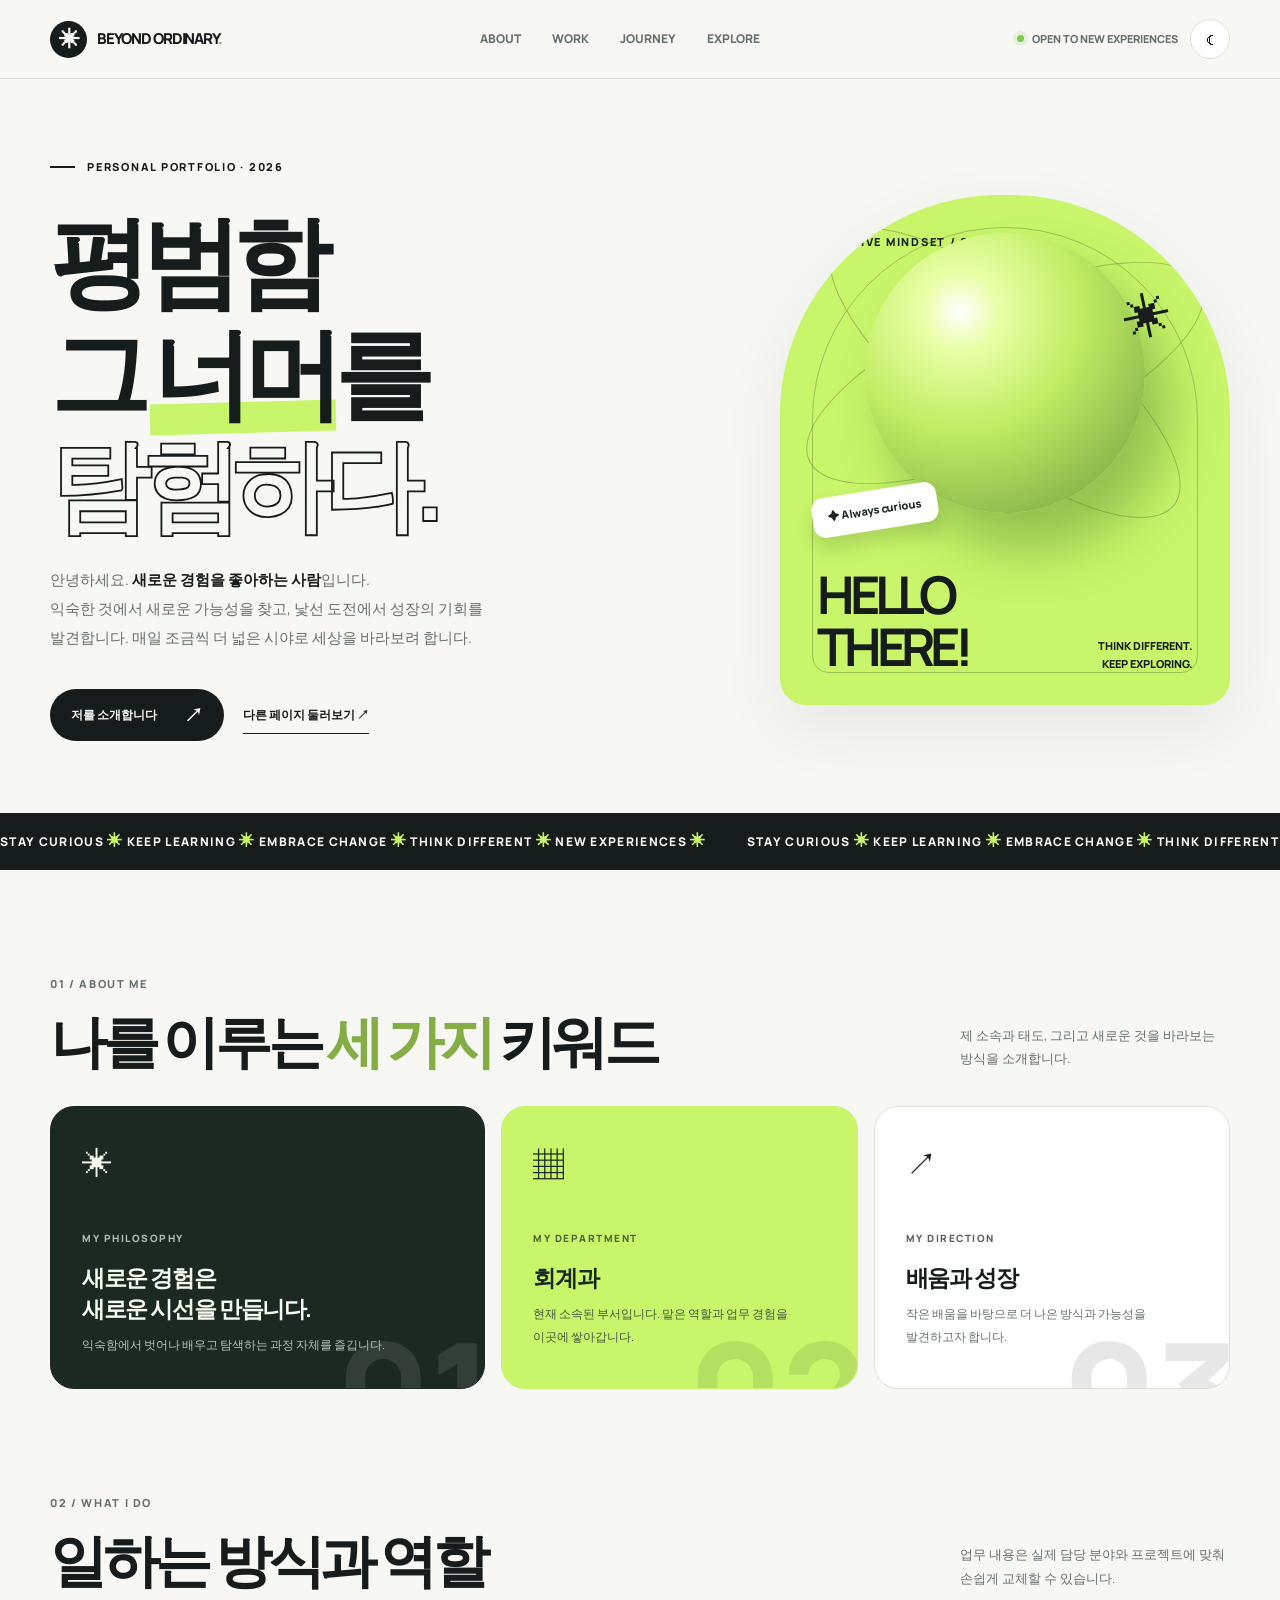
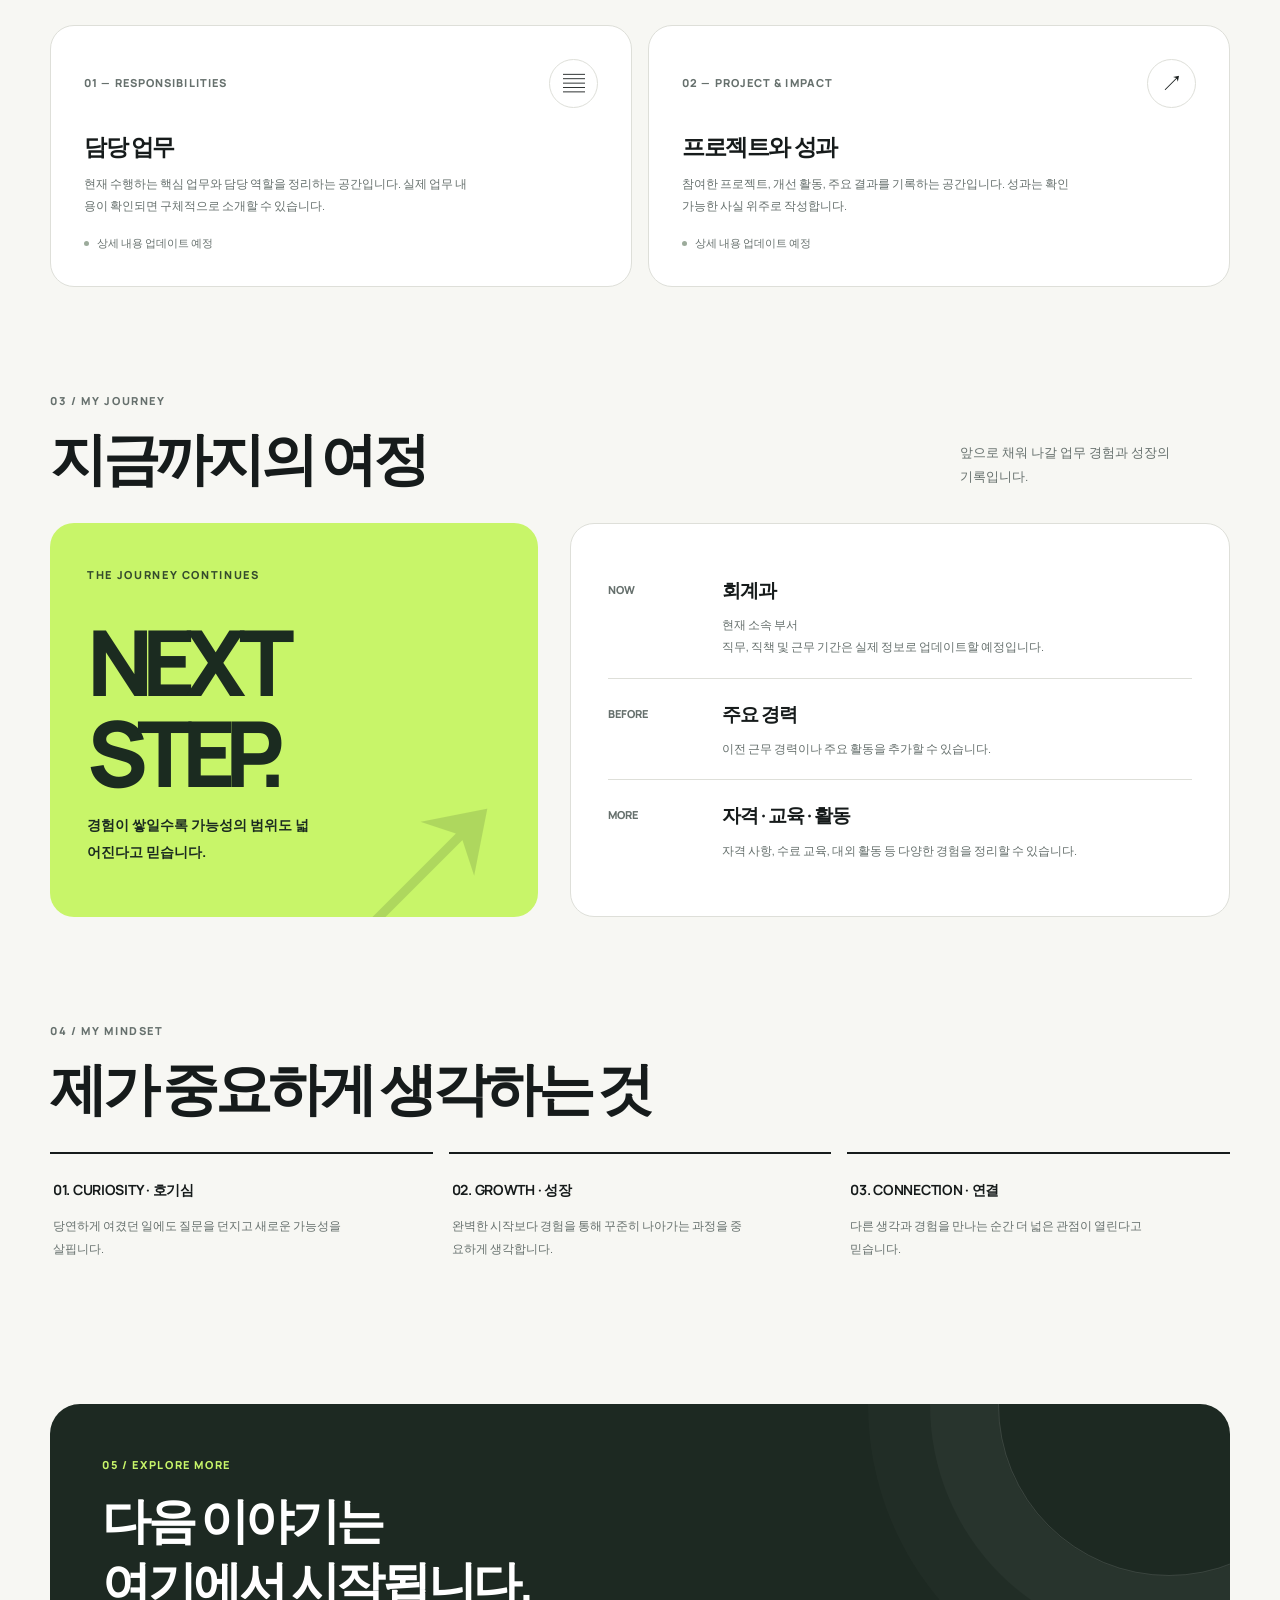
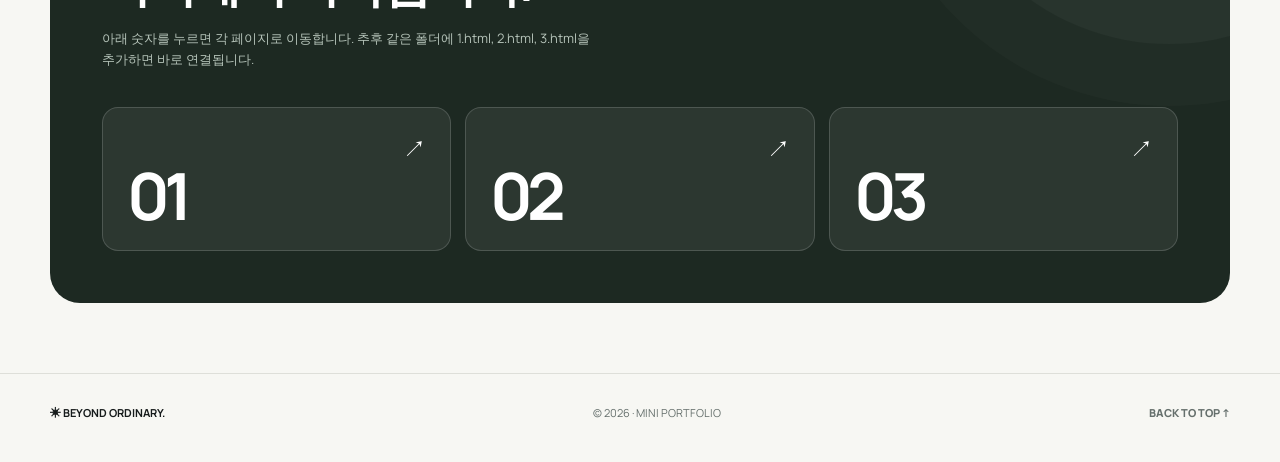
==== index.html @ 3c6c6e4e "Add files via upload" ====
<!doctype html>
<html lang="ko">
<head>
<meta charset="utf-8"><meta name="viewport" content="width=device-width, initial-scale=1"><meta name="theme-color" content="#f7f7f3">
<meta name="description" content="새로운 경험을 좋아하는 사람 — 회계과 소속 개인 포트폴리오">
<title>Beyond Ordinary — Personal Portfolio</title>
<style>
@import url('https://fonts.googleapis.com/css2?family=DM+Sans:wght@400;500;600;700;800&family=Manrope:wght@400;500;600;700;800&display=swap');
:root{--bg:#f7f7f3;--paper:#fff;--ink:#161b1b;--soft:#66706d;--line:#dedfd9;--accent:#c8f569;--accent2:#e7ffb6;--dark:#17221e;--shadow:0 22px 65px rgba(15,31,24,.07)}
*{box-sizing:border-box}html{scroll-behavior:smooth}body{margin:0;background:var(--bg);color:var(--ink);font-family:'Manrope','Apple SD Gothic Neo','Malgun Gothic',sans-serif;line-height:1.65;-webkit-font-smoothing:antialiased}body.dark{--bg:#111815;--paper:#1a2520;--ink:#eef3ea;--soft:#a0aea5;--line:#35443b;--dark:#c8f569;--shadow:0 22px 65px rgba(0,0,0,.16)}
a{color:inherit;text-decoration:none}button{font:inherit}a:focus-visible,button:focus-visible{outline:3px solid #69a900;outline-offset:4px}::selection{background:var(--accent);color:#17221e}.shell{width:min(1180px,calc(100% - 64px));margin-inline:auto}
.site-header{position:sticky;top:0;z-index:100;background:color-mix(in srgb,var(--bg) 90%,transparent);border-bottom:1px solid var(--line);backdrop-filter:blur(20px)}.nav{height:78px;display:flex;justify-content:space-between;align-items:center;gap:22px}.brand{display:flex;align-items:center;gap:10px;font-size:15px;font-weight:800;letter-spacing:-.07em}.brandmark{display:grid;place-items:center;background:var(--ink);color:var(--bg);width:37px;height:37px;border-radius:50%;font-size:21px}.navlinks{display:flex;align-items:center;gap:31px}.navlinks a{font-size:12px;font-weight:800;color:var(--soft);transition:color .2s}.navlinks a:hover{color:var(--ink)}.navright{display:flex;align-items:center;gap:12px}.mode{width:40px;height:40px;display:grid;place-items:center;border:1px solid var(--line);border-radius:50%;background:var(--paper);color:var(--ink);cursor:pointer}.status{display:flex;align-items:center;gap:8px;font-weight:800;font-size:11px;color:var(--soft);white-space:nowrap}.status:before{content:'';height:7px;width:7px;background:#79cc4b;border-radius:50%;box-shadow:0 0 0 4px #79cc4b20}
.hero{padding:79px 0 72px;display:grid;grid-template-columns:1.2fr .8fr;align-items:center;gap:55px;min-height:660px}.eyebrow{display:flex;gap:12px;align-items:center;font-size:11px;font-weight:900;letter-spacing:.16em;text-transform:uppercase}.eyebrow:before{content:'';width:25px;height:2px;background:var(--ink)}.hero h1{font-size:clamp(57px,7.8vw,106px);letter-spacing:-.09em;line-height:1.12;margin:28px 0 25px;font-weight:800;word-break:keep-all}.hero h1 .outline{display:block;color:transparent;-webkit-text-stroke:1.8px var(--ink)}.hero h1 .highlight{position:relative;white-space:nowrap;z-index:0}.hero h1 .highlight:after{content:'';position:absolute;z-index:-1;bottom:6px;left:-1%;width:102%;height:23%;background:var(--accent);transform:rotate(-1.5deg)}.intro{font-size:15px;color:var(--soft);max-width:500px;line-height:1.95;word-break:keep-all}.hero-actions{display:flex;align-items:center;gap:19px;margin-top:37px;flex-wrap:wrap}.solid{display:inline-flex;gap:27px;align-items:center;background:var(--ink);color:var(--bg);padding:16px 21px;border-radius:100px;font-size:12px;font-weight:900;transition:transform .2s,box-shadow .2s}.solid:hover{transform:translateY(-3px);box-shadow:0 12px 25px #0002}.textlink{font-size:12px;font-weight:900;border-bottom:1px solid var(--ink);padding:8px 0}.arrow{font-size:19px;line-height:1}
.art{height:510px;border-radius:220px 220px 26px 26px;background:var(--accent);position:relative;overflow:hidden;isolation:isolate;box-shadow:var(--shadow)}.art:before{content:'';position:absolute;inset:32px;border:1px solid #273a2345;border-radius:200px 200px 17px 17px}.orb{position:absolute;width:280px;height:280px;border-radius:50%;left:50%;top:35%;transform:translate(-50%,-50%);background:radial-gradient(circle at 34% 28%,#fff 0%,#e9ffa7 14%,#c2ed64 43%,#6d9b40 100%);box-shadow:25px 38px 50px #45792b65}.orbit{position:absolute;border:1px solid #263d2550;width:430px;height:150px;left:50%;top:35%;border-radius:50%;transform:translate(-50%,-50%) rotate(-24deg)}.orbit.two{transform:translate(-50%,-50%) rotate(38deg)}.art-label{position:absolute;left:37px;top:38px;font-size:11px;font-weight:900;letter-spacing:.16em}.art-bottom{position:absolute;bottom:32px;left:37px;right:37px;display:flex;align-items:end;justify-content:space-between;gap:12px}.art-bottom b{font-size:52px;letter-spacing:-.1em;line-height:1}.art-bottom span{font-size:11px;font-weight:900;text-align:right;line-height:1.6}.floating{position:absolute;top:58%;left:7%;background:#fff;color:#1b2720;border-radius:12px;padding:11px 16px;font-weight:900;font-size:11px;transform:rotate(-9deg);box-shadow:0 12px 18px #36562b30}.spark{position:absolute;right:13%;top:16%;font-size:48px;transform:rotate(-12deg)}
.ticker{overflow:hidden;background:var(--ink);color:var(--bg);padding:16px 0;font-size:12px;font-weight:900;letter-spacing:.11em}.ticker-track{display:flex;gap:40px;white-space:nowrap;width:max-content;animation:move 30s linear infinite}.ticker b{color:var(--accent);font-size:15px}@keyframes move{to{transform:translateX(-50%)}}
.section{padding:105px 0 0;scroll-margin-top:90px}.section-head{display:flex;align-items:end;justify-content:space-between;gap:20px;margin-bottom:30px}.section-index{font-size:11px;font-weight:900;color:var(--soft);letter-spacing:.15em}.section h2{font-size:clamp(35px,5vw,57px);line-height:1.24;letter-spacing:-.075em;margin:12px 0 0;word-break:keep-all}.section-lead{font-size:13px;color:var(--soft);max-width:270px;line-height:1.8;word-break:keep-all;margin-bottom:5px}.about-grid{display:grid;grid-template-columns:1.1fr .9fr .9fr;gap:16px}.tile{background:var(--paper);border:1px solid var(--line);border-radius:24px;padding:31px;min-height:270px;position:relative;overflow:hidden}.tile-dark{background:#1c2922;color:#f5f9ef;border-color:#1c2922}.tile-lime{background:var(--accent);color:#1c2922;border-color:var(--accent)}.tile-icon{font-size:31px;margin-bottom:34px;display:block}.tile small,.tile .num{font-size:10px;font-weight:900;letter-spacing:.15em;opacity:.7}.tile h3{font-size:23px;letter-spacing:-.06em;line-height:1.35;margin:13px 0 10px}.tile p{font-size:12px;line-height:1.9;color:var(--soft);margin:0;word-break:keep-all}.tile-dark p{color:#b6c5b8}.tile-lime p{color:#44583f}.tile-watermark{position:absolute;font-size:140px;font-weight:900;bottom:-73px;right:-10px;opacity:.1;line-height:1}
.work-grid{display:grid;grid-template-columns:1fr 1fr;gap:16px}.work-card{border:1px solid var(--line);background:var(--paper);border-radius:24px;padding:33px;min-height:240px;display:flex;flex-direction:column;justify-content:space-between;transition:transform .22s,box-shadow .22s}.work-card:hover{transform:translateY(-5px);box-shadow:var(--shadow)}.work-top{display:flex;align-items:center;justify-content:space-between}.work-top span{font-size:11px;font-weight:900;color:var(--soft);letter-spacing:.1em}.work-icon{width:49px;height:49px;border:1px solid var(--line);border-radius:50%;display:grid;place-items:center;font-size:22px}.work-card h3{font-size:23px;letter-spacing:-.06em;margin:20px 0 7px}.work-card p{font-size:12px;color:var(--soft);max-width:390px;line-height:1.85;margin:0}.note{display:inline-flex;align-items:center;gap:8px;margin-top:17px;font-size:11px;color:var(--soft)}.note:before{content:'';width:5px;height:5px;border-radius:50%;background:#9cab9b}
.journey{display:grid;grid-template-columns:.85fr 1.15fr;gap:32px;align-items:stretch}.journey-side{background:var(--accent);border-radius:24px;padding:37px;color:#1b2b20;min-height:330px;position:relative;overflow:hidden}.journey-side .big{font-size:91px;letter-spacing:-.12em;line-height:1;font-weight:900;margin-top:30px}.journey-side p{font-weight:750;font-size:14px;max-width:225px;line-height:1.9}.journey-side:after{content:'↗';position:absolute;bottom:-93px;right:5px;font-size:250px;line-height:1;opacity:.14}.timeline{border:1px solid var(--line);background:var(--paper);border-radius:24px;padding:31px 37px}.time-entry{display:grid;grid-template-columns:91px 1fr;gap:23px;padding:20px 0;border-bottom:1px solid var(--line)}.time-entry:last-child{border-bottom:0}.time-entry time{font-size:11px;font-weight:900;color:var(--soft);padding-top:6px}.time-entry h3{font-size:19px;margin:0 0 8px;letter-spacing:-.05em}.time-entry p{font-size:12px;margin:0;color:var(--soft);line-height:1.8}
.values{display:grid;grid-template-columns:repeat(3,1fr);gap:16px}.value{border-top:2px solid var(--ink);padding:22px 3px}.value b{font-size:14px;letter-spacing:-.02em}.value p{font-size:12px;color:var(--soft);line-height:1.9;max-width:295px}
.projects{margin:110px 0 70px;border-radius:30px;background:#1d2922;color:white;padding:52px;position:relative;overflow:hidden;scroll-margin-top:90px}.projects:before{content:'';position:absolute;width:340px;height:340px;border:1px solid #ffffff21;border-radius:50%;right:-110px;top:-170px;box-shadow:0 0 0 68px #ffffff08,0 0 0 130px #ffffff05}.projects .section-index{color:var(--accent)}.projects h2{font-size:clamp(33px,4vw,49px);letter-spacing:-.07em;line-height:1.3;margin:13px 0 10px}.projects p{color:#b5c3b9;font-size:13px;position:relative;max-width:490px}.page-links{display:grid;grid-template-columns:repeat(3,1fr);gap:14px;margin-top:36px;position:relative}.page{border-radius:16px;min-height:144px;background:#ffffff11;border:1px solid #ffffff29;padding:22px 24px;display:flex;justify-content:space-between;align-items:flex-end;transition:background .2s,transform .2s}.page:hover{background:var(--accent);color:#1d2922;transform:translateY(-5px)}.page:active{transform:scale(.98)}.page b{font-size:65px;letter-spacing:-.09em;line-height:1}.page span{font-size:23px;align-self:flex-start}.page small{position:absolute;opacity:0}.footer{border-top:1px solid var(--line);padding:30px 0 40px;color:var(--soft);font-size:11px}.footer-inner{display:flex;align-items:center;justify-content:space-between;gap:10px;flex-wrap:wrap}.footer strong{color:var(--ink)}.reveal{opacity:0;transform:translateY(20px);transition:opacity .7s,transform .7s}.reveal.visible{opacity:1;transform:translateY(0)}
@media(max-width:950px){.hero{gap:30px}.hero h1{font-size:clamp(52px,7vw,79px)}.art{height:420px}.orb{width:230px;height:230px}.orbit{width:340px}.art-bottom b{font-size:40px}.about-grid{grid-template-columns:1fr 1fr}.about-grid .tile:first-child{grid-column:span 2;min-height:190px}.about-grid .tile:first-child .tile-icon{margin-bottom:10px}.navlinks{gap:18px}}
@media(max-width:700px){.shell{width:min(100% - 36px,1180px)}.nav{height:65px}.navlinks{display:none}.status{display:none}.hero{grid-template-columns:1fr;min-height:auto;padding:59px 0 58px;gap:40px}.hero h1{font-size:clamp(53px,11.4vw,79px)}.hero h1 .highlight:after{bottom:4px}.intro{font-size:13px}.art{max-width:500px;width:100%;height:390px;margin:auto}.section{padding-top:79px}.section-head{display:block}.section-lead{margin:15px 0 0}.about-grid,.work-grid,.values,.journey{grid-template-columns:1fr}.about-grid .tile:first-child{grid-column:auto}.tile{min-height:230px;padding:26px}.tile-icon{margin-bottom:20px}.work-card{min-height:205px;padding:25px}.journey-side{min-height:245px}.journey-side .big{margin-top:14px}.timeline{padding:15px 24px}.projects{padding:32px 23px;margin:80px 0 45px}.page-links{gap:9px}.page{min-height:110px;padding:14px}.page b{font-size:48px}.page span{font-size:19px}.value{padding-top:16px}.values{gap:4px}}
@media(max-width:420px){.hero h1{font-size:49px}.art{height:335px}.art-bottom b{font-size:35px}.orb{width:200px;height:200px}.orbit{width:300px}.time-entry{grid-template-columns:70px 1fr;gap:12px}.page b{font-size:41px}}
@media(prefers-reduced-motion:reduce){html{scroll-behavior:auto}.ticker-track{animation:none}.reveal{opacity:1;transform:none}*,*:before,*:after{transition:none!important}}
</style>
</head>
<body>
<header class="site-header"><nav class="nav shell" aria-label="주 메뉴"><a href="#top" class="brand"><span class="brandmark">✳</span><span>BEYOND ORDINARY<span style="color:#8c968d">.</span></span></a><div class="navlinks"><a href="#about">ABOUT</a><a href="#work">WORK</a><a href="#journey">JOURNEY</a><a href="#more">EXPLORE</a></div><div class="navright"><span class="status">OPEN TO NEW EXPERIENCES</span><button id="mode" class="mode" title="다크 모드 전환" aria-label="다크 모드 전환" aria-pressed="false">☾</button></div></nav></header>
<main id="top">
<div class="shell"><section class="hero"><div><div class="eyebrow">PERSONAL PORTFOLIO · 2026</div><h1>평범함<br>그 <span class="highlight">너머</span>를<br><span class="outline">탐험하다.</span></h1><p class="intro">안녕하세요. <strong style="color:var(--ink)">새로운 경험을 좋아하는 사람</strong>입니다.<br>익숙한 것에서 새로운 가능성을 찾고, 낯선 도전에서 성장의 기회를 발견합니다. 매일 조금씩 더 넓은 시야로 세상을 바라보려 합니다.</p><div class="hero-actions"><a href="#about" class="solid">저를 소개합니다 <span class="arrow">↗</span></a><a href="#more" class="textlink">다른 페이지 둘러보기 ↗</a></div></div><div class="art" aria-label="새로운 아이디어를 상징하는 초록빛 구체 그래픽" role="img"><div class="art-label">CREATIVE MINDSET / 001</div><div class="orbit"></div><div class="orbit two"></div><div class="orb"></div><div class="spark">✳</div><div class="floating">✦ Always curious</div><div class="art-bottom"><b>HELLO<br>THERE!</b><span>THINK DIFFERENT.<br>KEEP EXPLORING.</span></div></div></section></div>
<div class="ticker" aria-hidden="true"><div class="ticker-track"><span>STAY CURIOUS <b>✳</b> KEEP LEARNING <b>✳</b> EMBRACE CHANGE <b>✳</b> THINK DIFFERENT <b>✳</b> NEW EXPERIENCES <b>✳</b></span><span>STAY CURIOUS <b>✳</b> KEEP LEARNING <b>✳</b> EMBRACE CHANGE <b>✳</b> THINK DIFFERENT <b>✳</b> NEW EXPERIENCES <b>✳</b></span></div></div>
<div class="shell">
<section class="section reveal" id="about"><div class="section-head"><div><div class="section-index">01 / ABOUT ME</div><h2>나를 이루는 <em style="font-style:normal;color:#85ad45">세 가지</em> 키워드</h2></div><p class="section-lead">제 소속과 태도, 그리고 새로운 것을 바라보는 방식을 소개합니다.</p></div><div class="about-grid"><article class="tile tile-dark"><span class="tile-icon">✳</span><small>MY PHILOSOPHY</small><h3>새로운 경험은<br>새로운 시선을 만듭니다.</h3><p>익숙함에서 벗어나 배우고 탐색하는 과정 자체를 즐깁니다.</p><div class="tile-watermark">01</div></article><article class="tile tile-lime"><span class="tile-icon">▦</span><small>MY DEPARTMENT</small><h3>회계과</h3><p>현재 소속된 부서입니다. 맡은 역할과 업무 경험을 이곳에 쌓아갑니다.</p><div class="tile-watermark">02</div></article><article class="tile"><span class="tile-icon">↗</span><small>MY DIRECTION</small><h3>배움과 성장</h3><p>작은 배움을 바탕으로 더 나은 방식과 가능성을 발견하고자 합니다.</p><div class="tile-watermark">03</div></article></div></section>
<section class="section reveal" id="work"><div class="section-head"><div><div class="section-index">02 / WHAT I DO</div><h2>일하는 방식과 역할</h2></div><p class="section-lead">업무 내용은 실제 담당 분야와 프로젝트에 맞춰 손쉽게 교체할 수 있습니다.</p></div><div class="work-grid"><article class="work-card"><div class="work-top"><span>01 — RESPONSIBILITIES</span><div class="work-icon">▤</div></div><div><h3>담당 업무</h3><p>현재 수행하는 핵심 업무와 담당 역할을 정리하는 공간입니다. 실제 업무 내용이 확인되면 구체적으로 소개할 수 있습니다.</p><span class="note">상세 내용 업데이트 예정</span></div></article><article class="work-card"><div class="work-top"><span>02 — PROJECT & IMPACT</span><div class="work-icon">↗</div></div><div><h3>프로젝트와 성과</h3><p>참여한 프로젝트, 개선 활동, 주요 결과를 기록하는 공간입니다. 성과는 확인 가능한 사실 위주로 작성합니다.</p><span class="note">상세 내용 업데이트 예정</span></div></article></div></section>
<section class="section reveal" id="journey"><div class="section-head"><div><div class="section-index">03 / MY JOURNEY</div><h2>지금까지의 여정</h2></div><p class="section-lead">앞으로 채워 나갈 업무 경험과 성장의 기록입니다.</p></div><div class="journey"><div class="journey-side"><span class="section-index" style="color:#354c2d">THE JOURNEY CONTINUES</span><div class="big">NEXT<br>STEP.</div><p>경험이 쌓일수록 가능성의 범위도 넓어진다고 믿습니다.</p></div><div class="timeline"><div class="time-entry"><time>NOW</time><div><h3>회계과</h3><p>현재 소속 부서<br>직무, 직책 및 근무 기간은 실제 정보로 업데이트할 예정입니다.</p></div></div><div class="time-entry"><time>BEFORE</time><div><h3>주요 경력</h3><p>이전 근무 경력이나 주요 활동을 추가할 수 있습니다.</p></div></div><div class="time-entry"><time>MORE</time><div><h3>자격 · 교육 · 활동</h3><p>자격 사항, 수료 교육, 대외 활동 등 다양한 경험을 정리할 수 있습니다.</p></div></div></div></div></section>
<section class="section reveal" id="values"><div class="section-head"><div><div class="section-index">04 / MY MINDSET</div><h2>제가 중요하게 생각하는 것</h2></div></div><div class="values"><div class="value"><b>01. CURIOSITY · 호기심</b><p>당연하게 여겼던 일에도 질문을 던지고 새로운 가능성을 살핍니다.</p></div><div class="value"><b>02. GROWTH · 성장</b><p>완벽한 시작보다 경험을 통해 꾸준히 나아가는 과정을 중요하게 생각합니다.</p></div><div class="value"><b>03. CONNECTION · 연결</b><p>다른 생각과 경험을 만나는 순간 더 넓은 관점이 열린다고 믿습니다.</p></div></div></section>
<section class="projects reveal" id="more"><div class="section-index">05 / EXPLORE MORE</div><h2>다음 이야기는<br>여기에서 시작됩니다.</h2><p>아래 숫자를 누르면 각 페이지로 이동합니다. 추후 같은 폴더에 1.html, 2.html, 3.html을 추가하면 바로 연결됩니다.</p><div class="page-links"><a class="page" href="1.html" aria-label="1번 페이지로 이동"><b>01</b><span>↗</span></a><a class="page" href="2.html" aria-label="2번 페이지로 이동"><b>02</b><span>↗</span></a><a class="page" href="3.html" aria-label="3번 페이지로 이동"><b>03</b><span>↗</span></a></div></section>
</div></main>
<footer class="footer"><div class="shell footer-inner"><strong>✳ BEYOND ORDINARY.</strong><span>© <span id="year">2026</span> · MINI PORTFOLIO</span><a href="#top" style="font-weight:800">BACK TO TOP ↑</a></div></footer>
<script>
document.getElementById('year').textContent=new Date().getFullYear();
const mode=document.getElementById('mode');mode.addEventListener('click',()=>{const dark=document.body.classList.toggle('dark');mode.textContent=dark?'☀':'☾';mode.setAttribute('aria-pressed',String(dark));mode.setAttribute('aria-label',dark?'라이트 모드 전환':'다크 모드 전환');document.querySelector('meta[name="theme-color"]').setAttribute('content',dark?'#111815':'#f7f7f3')});
if('IntersectionObserver' in window){const observer=new IntersectionObserver((entries)=>{entries.forEach(entry=>{if(entry.isIntersecting){entry.target.classList.add('visible');observer.unobserve(entry.target)}})},{threshold:.08});document.querySelectorAll('.reveal').forEach(el=>observer.observe(el))}else{document.querySelectorAll('.reveal').forEach(el=>el.classList.add('visible'))}
</script>
</body></html>
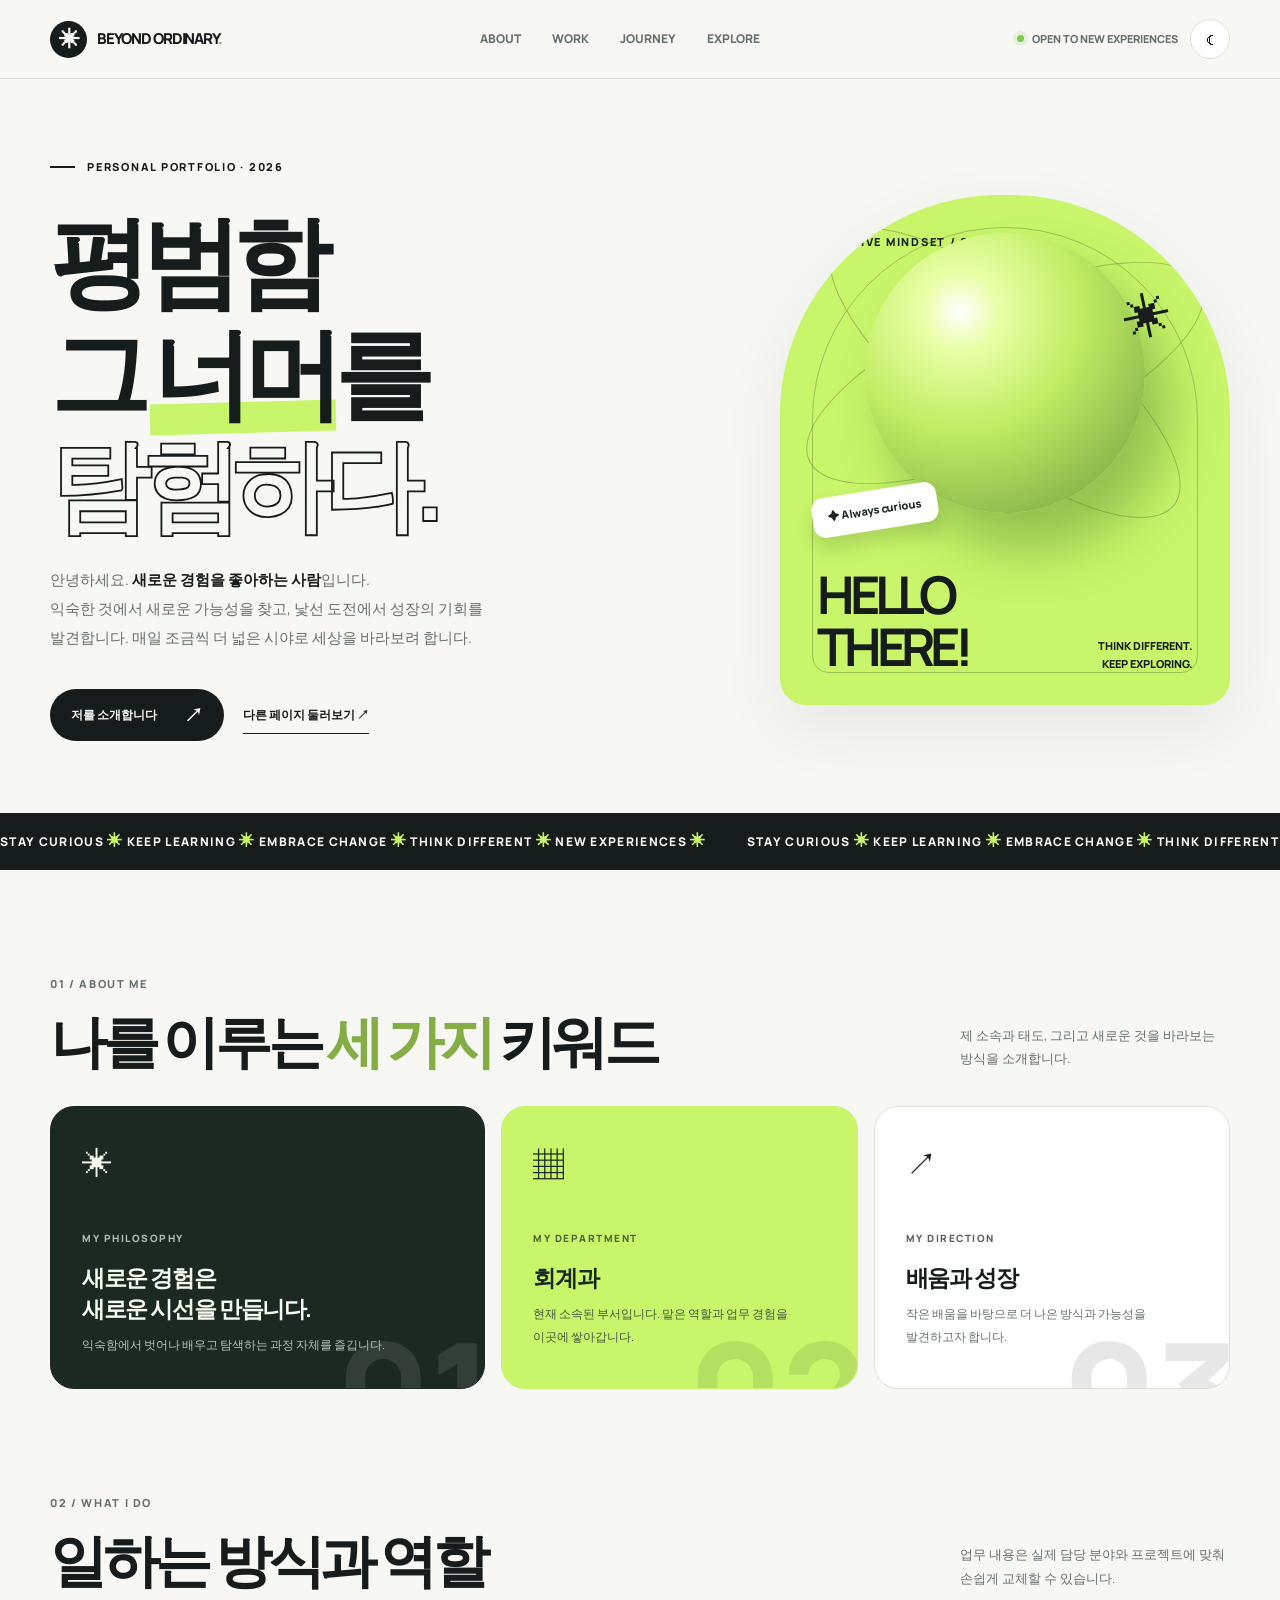
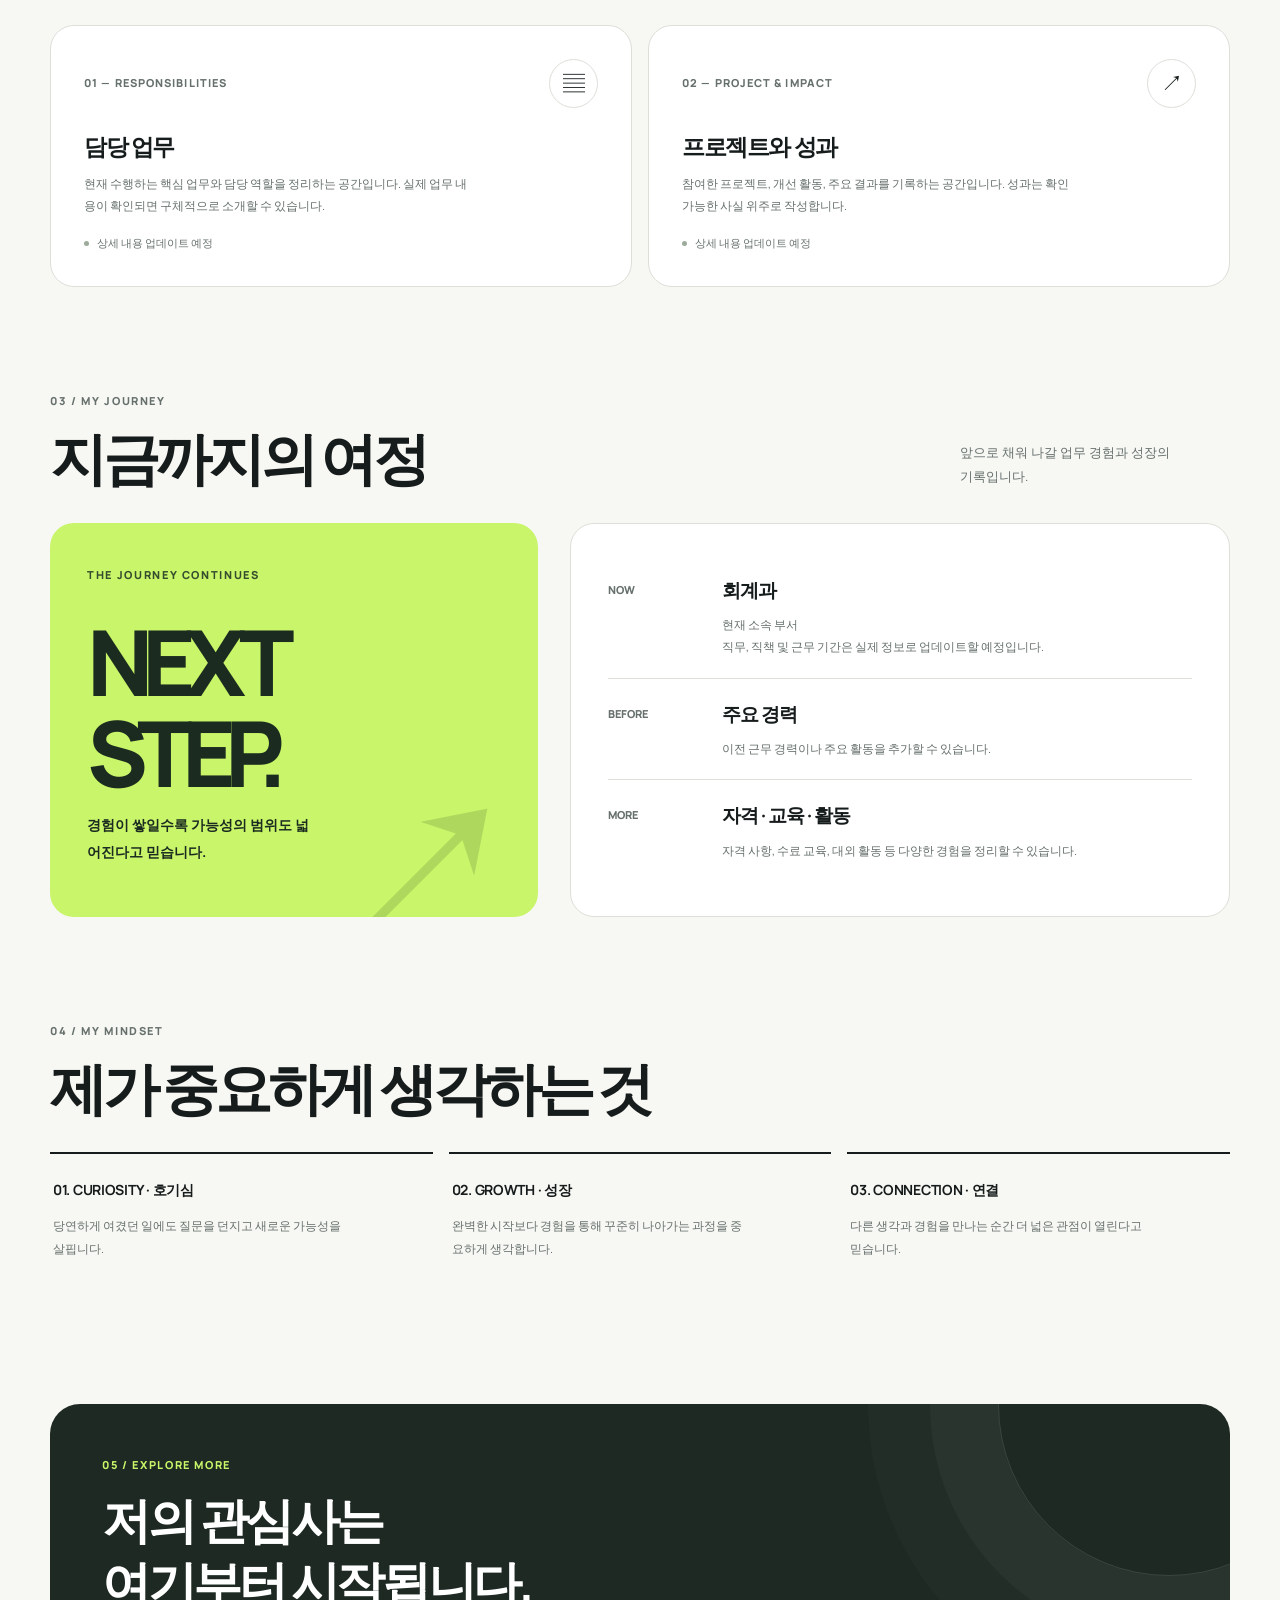
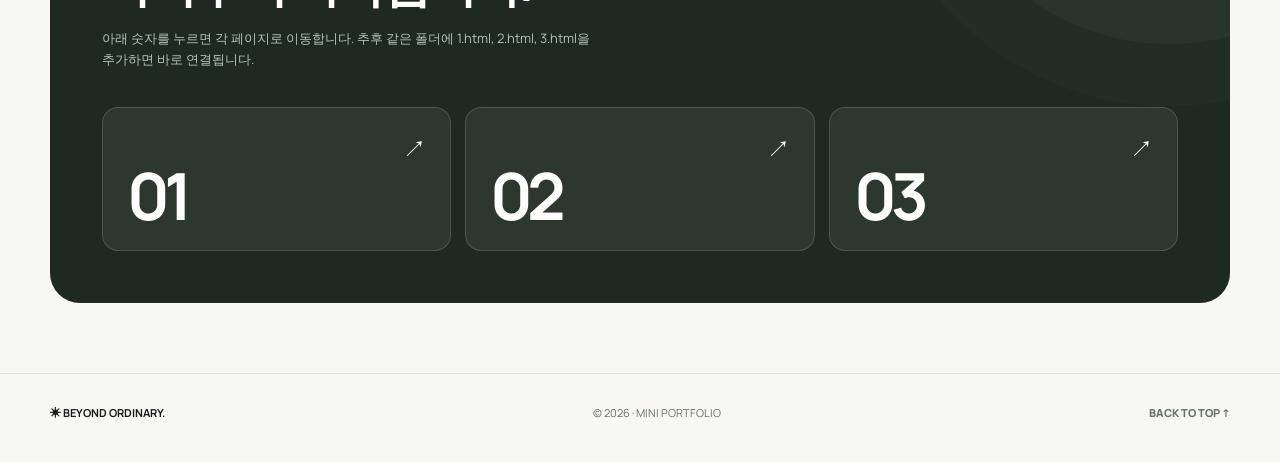
==== commit 9937cf73: "Update index.html" ====
--- a/index.html
+++ b/index.html
@@ -34,7 +34,7 @@
 <section class="section reveal" id="work"><div class="section-head"><div><div class="section-index">02 / WHAT I DO</div><h2>일하는 방식과 역할</h2></div><p class="section-lead">업무 내용은 실제 담당 분야와 프로젝트에 맞춰 손쉽게 교체할 수 있습니다.</p></div><div class="work-grid"><article class="work-card"><div class="work-top"><span>01 — RESPONSIBILITIES</span><div class="work-icon">▤</div></div><div><h3>담당 업무</h3><p>현재 수행하는 핵심 업무와 담당 역할을 정리하는 공간입니다. 실제 업무 내용이 확인되면 구체적으로 소개할 수 있습니다.</p><span class="note">상세 내용 업데이트 예정</span></div></article><article class="work-card"><div class="work-top"><span>02 — PROJECT & IMPACT</span><div class="work-icon">↗</div></div><div><h3>프로젝트와 성과</h3><p>참여한 프로젝트, 개선 활동, 주요 결과를 기록하는 공간입니다. 성과는 확인 가능한 사실 위주로 작성합니다.</p><span class="note">상세 내용 업데이트 예정</span></div></article></div></section>
 <section class="section reveal" id="journey"><div class="section-head"><div><div class="section-index">03 / MY JOURNEY</div><h2>지금까지의 여정</h2></div><p class="section-lead">앞으로 채워 나갈 업무 경험과 성장의 기록입니다.</p></div><div class="journey"><div class="journey-side"><span class="section-index" style="color:#354c2d">THE JOURNEY CONTINUES</span><div class="big">NEXT<br>STEP.</div><p>경험이 쌓일수록 가능성의 범위도 넓어진다고 믿습니다.</p></div><div class="timeline"><div class="time-entry"><time>NOW</time><div><h3>회계과</h3><p>현재 소속 부서<br>직무, 직책 및 근무 기간은 실제 정보로 업데이트할 예정입니다.</p></div></div><div class="time-entry"><time>BEFORE</time><div><h3>주요 경력</h3><p>이전 근무 경력이나 주요 활동을 추가할 수 있습니다.</p></div></div><div class="time-entry"><time>MORE</time><div><h3>자격 · 교육 · 활동</h3><p>자격 사항, 수료 교육, 대외 활동 등 다양한 경험을 정리할 수 있습니다.</p></div></div></div></div></section>
 <section class="section reveal" id="values"><div class="section-head"><div><div class="section-index">04 / MY MINDSET</div><h2>제가 중요하게 생각하는 것</h2></div></div><div class="values"><div class="value"><b>01. CURIOSITY · 호기심</b><p>당연하게 여겼던 일에도 질문을 던지고 새로운 가능성을 살핍니다.</p></div><div class="value"><b>02. GROWTH · 성장</b><p>완벽한 시작보다 경험을 통해 꾸준히 나아가는 과정을 중요하게 생각합니다.</p></div><div class="value"><b>03. CONNECTION · 연결</b><p>다른 생각과 경험을 만나는 순간 더 넓은 관점이 열린다고 믿습니다.</p></div></div></section>
-<section class="projects reveal" id="more"><div class="section-index">05 / EXPLORE MORE</div><h2>다음 이야기는<br>여기에서 시작됩니다.</h2><p>아래 숫자를 누르면 각 페이지로 이동합니다. 추후 같은 폴더에 1.html, 2.html, 3.html을 추가하면 바로 연결됩니다.</p><div class="page-links"><a class="page" href="1.html" aria-label="1번 페이지로 이동"><b>01</b><span>↗</span></a><a class="page" href="2.html" aria-label="2번 페이지로 이동"><b>02</b><span>↗</span></a><a class="page" href="3.html" aria-label="3번 페이지로 이동"><b>03</b><span>↗</span></a></div></section>
+<section class="projects reveal" id="more"><div class="section-index">05 / EXPLORE MORE</div><h2>저의 관심사는<br>여기부터 시작됩니다.</h2><p>아래 숫자를 누르면 각 페이지로 이동합니다. 추후 같은 폴더에 1.html, 2.html, 3.html을 추가하면 바로 연결됩니다.</p><div class="page-links"><a class="page" href="1.html" aria-label="1번 페이지로 이동"><b>01</b><span>↗</span></a><a class="page" href="2.html" aria-label="2번 페이지로 이동"><b>02</b><span>↗</span></a><a class="page" href="3.html" aria-label="3번 페이지로 이동"><b>03</b><span>↗</span></a></div></section>
 </div></main>
 <footer class="footer"><div class="shell footer-inner"><strong>✳ BEYOND ORDINARY.</strong><span>© <span id="year">2026</span> · MINI PORTFOLIO</span><a href="#top" style="font-weight:800">BACK TO TOP ↑</a></div></footer>
 <script>
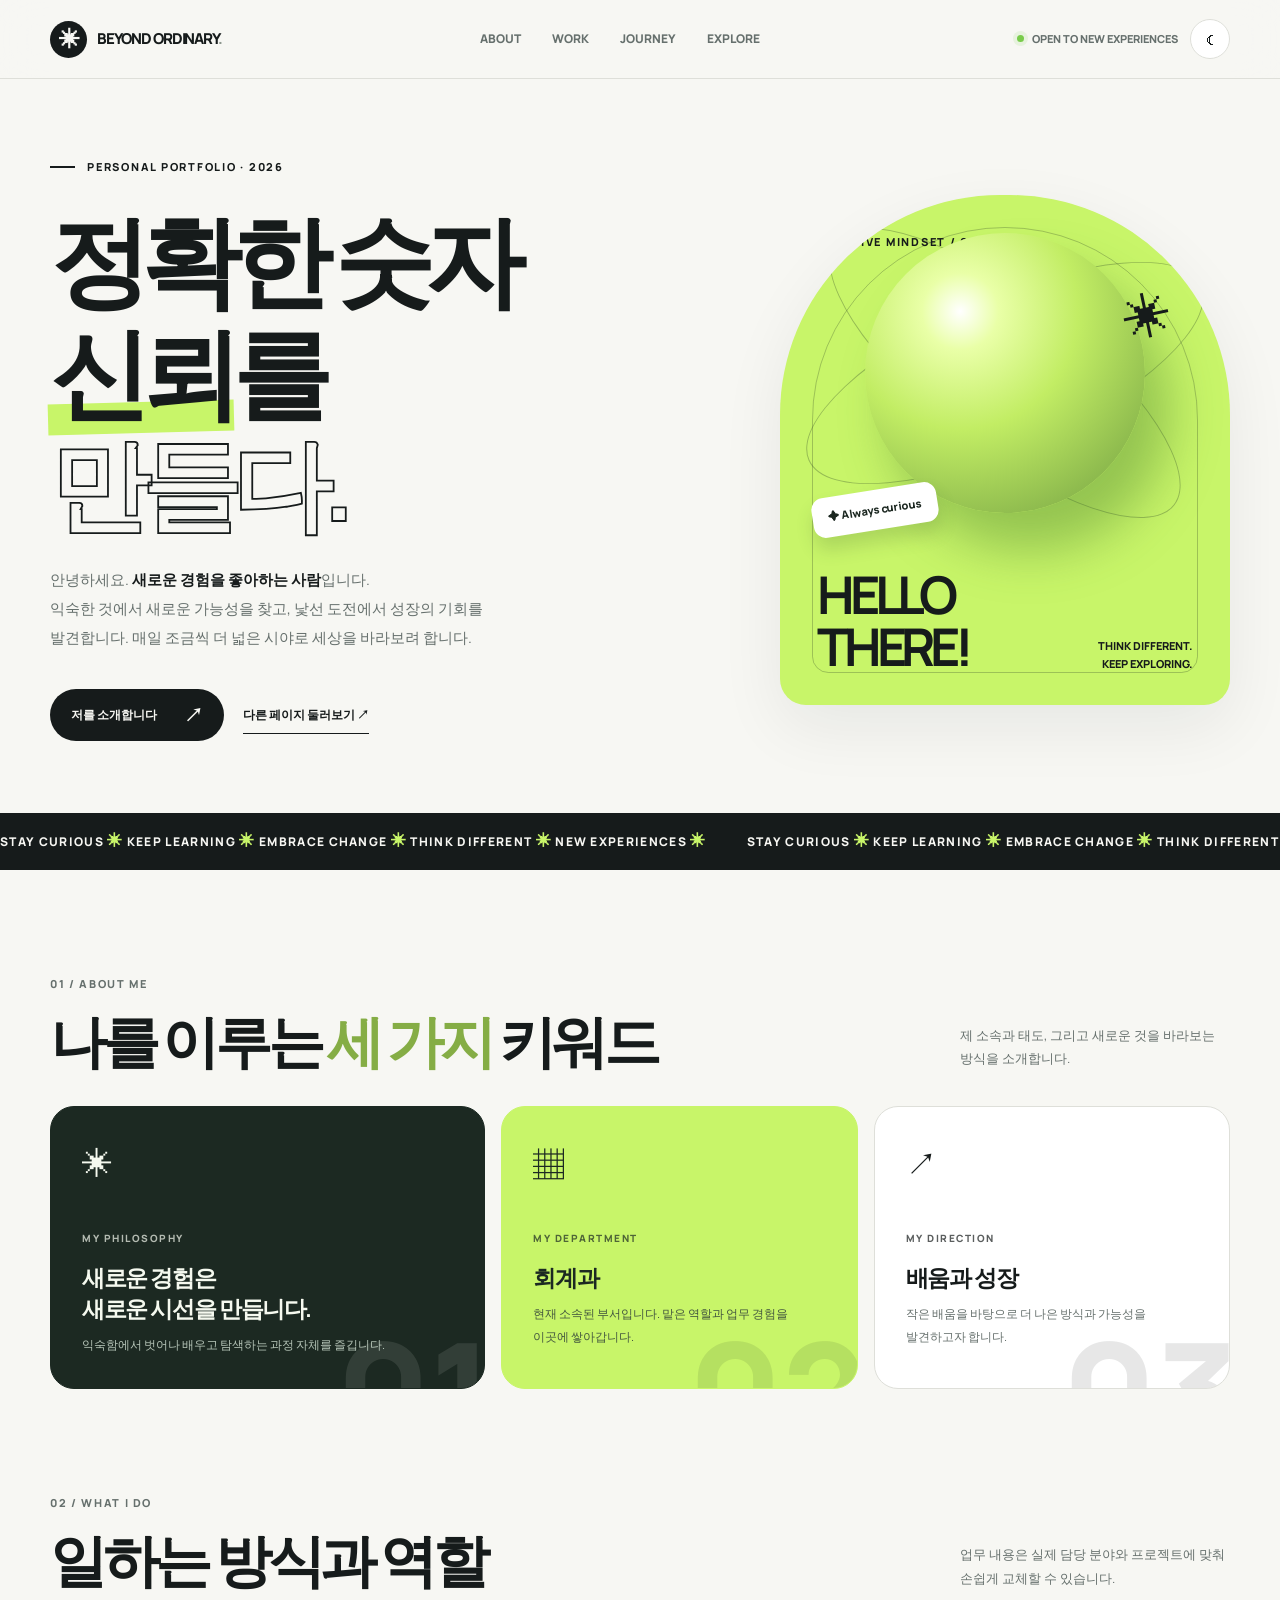
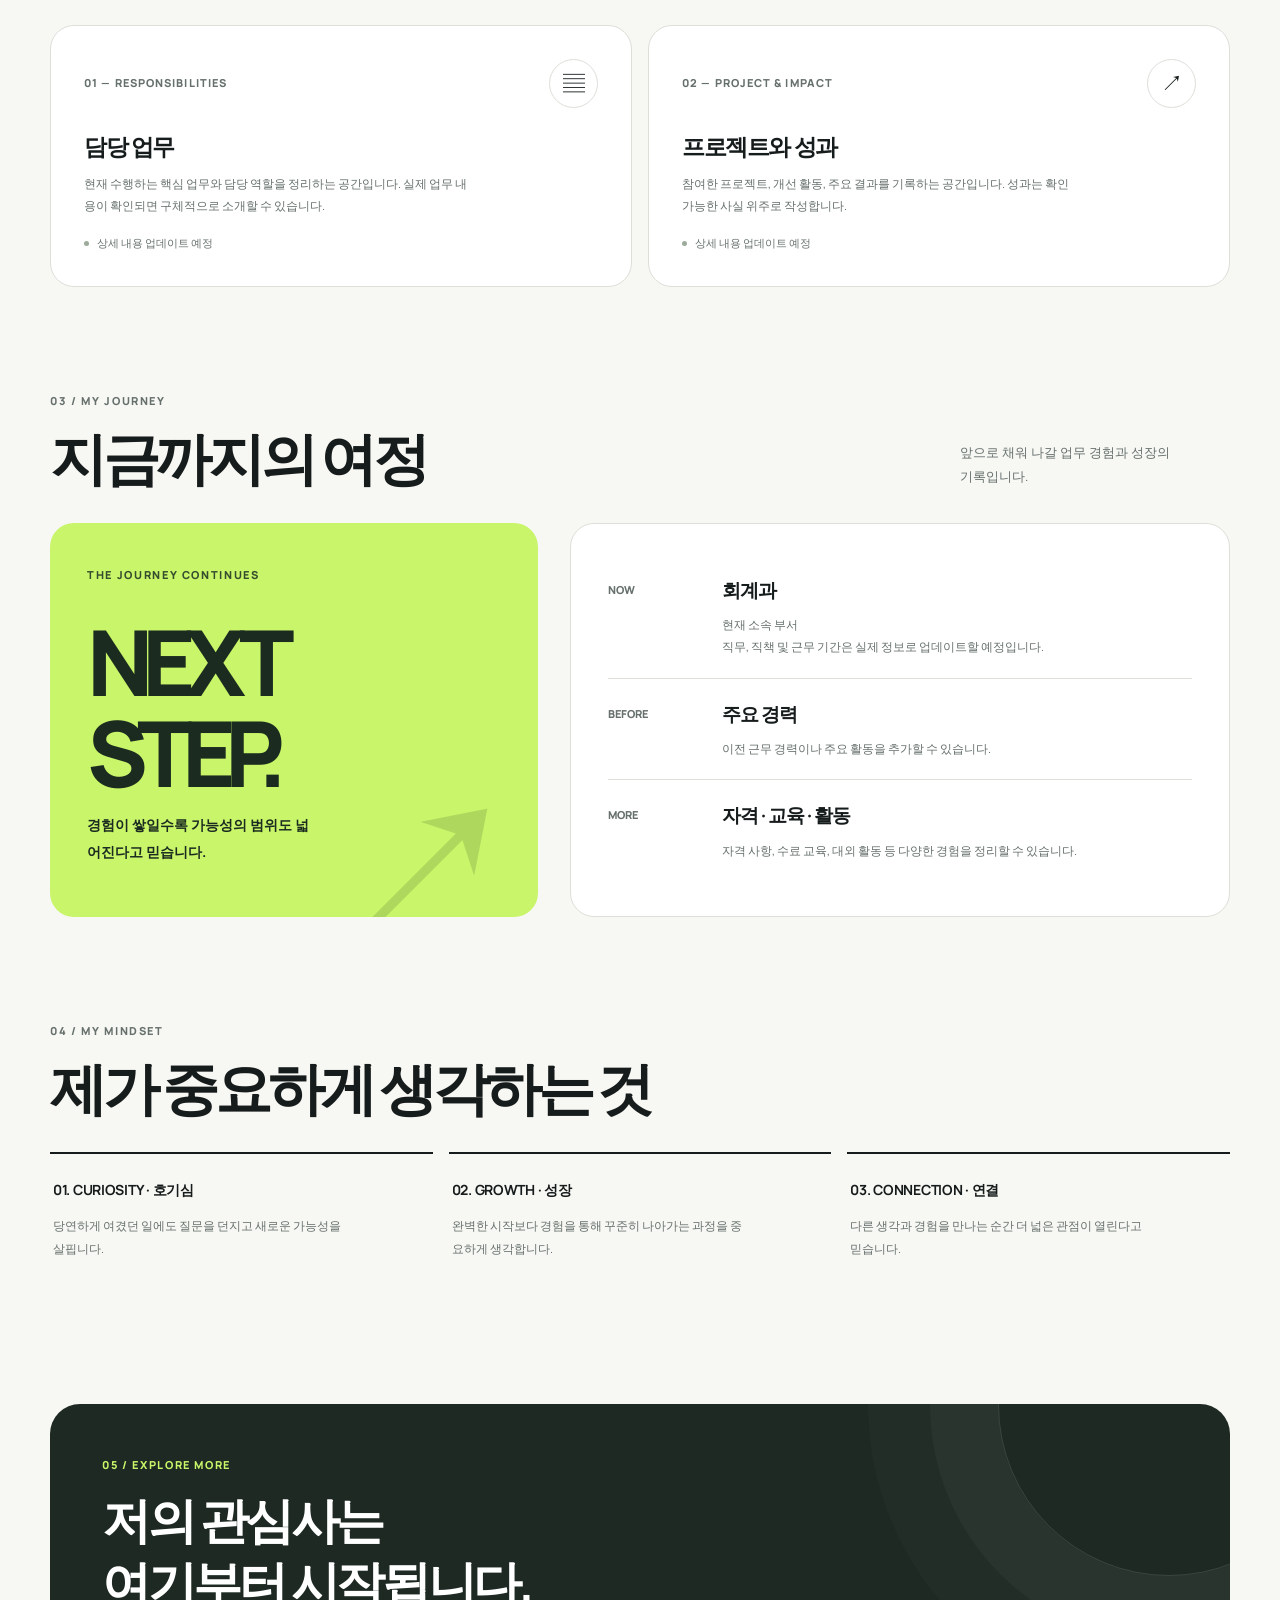
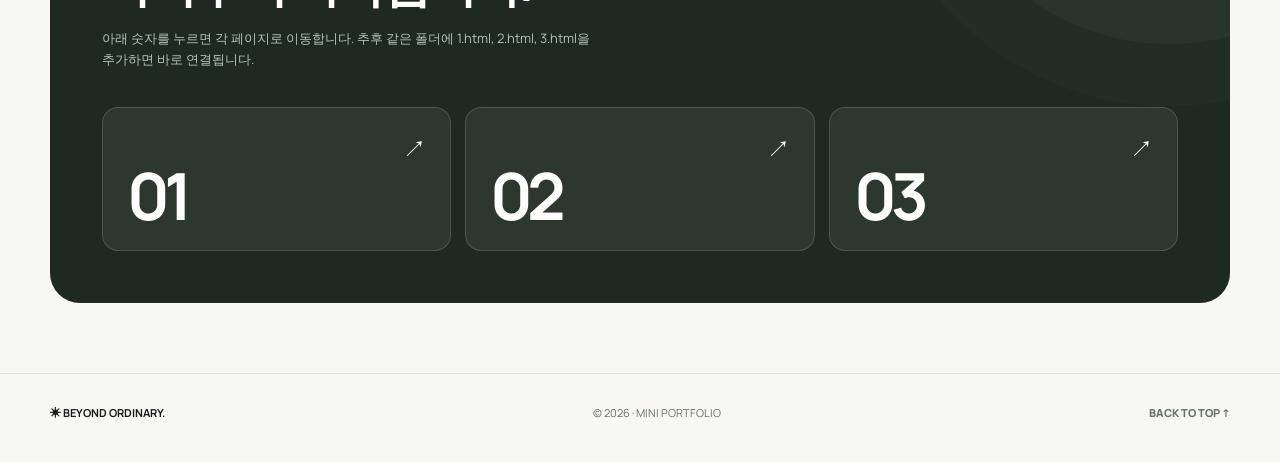
==== commit 6e056551: "Update index.html" ====
--- a/index.html
+++ b/index.html
@@ -27,7 +27,7 @@
 <body>
 <header class="site-header"><nav class="nav shell" aria-label="주 메뉴"><a href="#top" class="brand"><span class="brandmark">✳</span><span>BEYOND ORDINARY<span style="color:#8c968d">.</span></span></a><div class="navlinks"><a href="#about">ABOUT</a><a href="#work">WORK</a><a href="#journey">JOURNEY</a><a href="#more">EXPLORE</a></div><div class="navright"><span class="status">OPEN TO NEW EXPERIENCES</span><button id="mode" class="mode" title="다크 모드 전환" aria-label="다크 모드 전환" aria-pressed="false">☾</button></div></nav></header>
 <main id="top">
-<div class="shell"><section class="hero"><div><div class="eyebrow">PERSONAL PORTFOLIO · 2026</div><h1>평범함<br>그 <span class="highlight">너머</span>를<br><span class="outline">탐험하다.</span></h1><p class="intro">안녕하세요. <strong style="color:var(--ink)">새로운 경험을 좋아하는 사람</strong>입니다.<br>익숙한 것에서 새로운 가능성을 찾고, 낯선 도전에서 성장의 기회를 발견합니다. 매일 조금씩 더 넓은 시야로 세상을 바라보려 합니다.</p><div class="hero-actions"><a href="#about" class="solid">저를 소개합니다 <span class="arrow">↗</span></a><a href="#more" class="textlink">다른 페이지 둘러보기 ↗</a></div></div><div class="art" aria-label="새로운 아이디어를 상징하는 초록빛 구체 그래픽" role="img"><div class="art-label">CREATIVE MINDSET / 001</div><div class="orbit"></div><div class="orbit two"></div><div class="orb"></div><div class="spark">✳</div><div class="floating">✦ Always curious</div><div class="art-bottom"><b>HELLO<br>THERE!</b><span>THINK DIFFERENT.<br>KEEP EXPLORING.</span></div></div></section></div>
+<div class="shell"><section class="hero"><div><div class="eyebrow">PERSONAL PORTFOLIO · 2026</div><h1>정확한 숫자<br> <span class="highlight">신뢰</span>를<br><span class="outline">만들다.</span></h1><p class="intro">안녕하세요. <strong style="color:var(--ink)">새로운 경험을 좋아하는 사람</strong>입니다.<br>익숙한 것에서 새로운 가능성을 찾고, 낯선 도전에서 성장의 기회를 발견합니다. 매일 조금씩 더 넓은 시야로 세상을 바라보려 합니다.</p><div class="hero-actions"><a href="#about" class="solid">저를 소개합니다 <span class="arrow">↗</span></a><a href="#more" class="textlink">다른 페이지 둘러보기 ↗</a></div></div><div class="art" aria-label="새로운 아이디어를 상징하는 초록빛 구체 그래픽" role="img"><div class="art-label">CREATIVE MINDSET / 001</div><div class="orbit"></div><div class="orbit two"></div><div class="orb"></div><div class="spark">✳</div><div class="floating">✦ Always curious</div><div class="art-bottom"><b>HELLO<br>THERE!</b><span>THINK DIFFERENT.<br>KEEP EXPLORING.</span></div></div></section></div>
 <div class="ticker" aria-hidden="true"><div class="ticker-track"><span>STAY CURIOUS <b>✳</b> KEEP LEARNING <b>✳</b> EMBRACE CHANGE <b>✳</b> THINK DIFFERENT <b>✳</b> NEW EXPERIENCES <b>✳</b></span><span>STAY CURIOUS <b>✳</b> KEEP LEARNING <b>✳</b> EMBRACE CHANGE <b>✳</b> THINK DIFFERENT <b>✳</b> NEW EXPERIENCES <b>✳</b></span></div></div>
 <div class="shell">
 <section class="section reveal" id="about"><div class="section-head"><div><div class="section-index">01 / ABOUT ME</div><h2>나를 이루는 <em style="font-style:normal;color:#85ad45">세 가지</em> 키워드</h2></div><p class="section-lead">제 소속과 태도, 그리고 새로운 것을 바라보는 방식을 소개합니다.</p></div><div class="about-grid"><article class="tile tile-dark"><span class="tile-icon">✳</span><small>MY PHILOSOPHY</small><h3>새로운 경험은<br>새로운 시선을 만듭니다.</h3><p>익숙함에서 벗어나 배우고 탐색하는 과정 자체를 즐깁니다.</p><div class="tile-watermark">01</div></article><article class="tile tile-lime"><span class="tile-icon">▦</span><small>MY DEPARTMENT</small><h3>회계과</h3><p>현재 소속된 부서입니다. 맡은 역할과 업무 경험을 이곳에 쌓아갑니다.</p><div class="tile-watermark">02</div></article><article class="tile"><span class="tile-icon">↗</span><small>MY DIRECTION</small><h3>배움과 성장</h3><p>작은 배움을 바탕으로 더 나은 방식과 가능성을 발견하고자 합니다.</p><div class="tile-watermark">03</div></article></div></section>
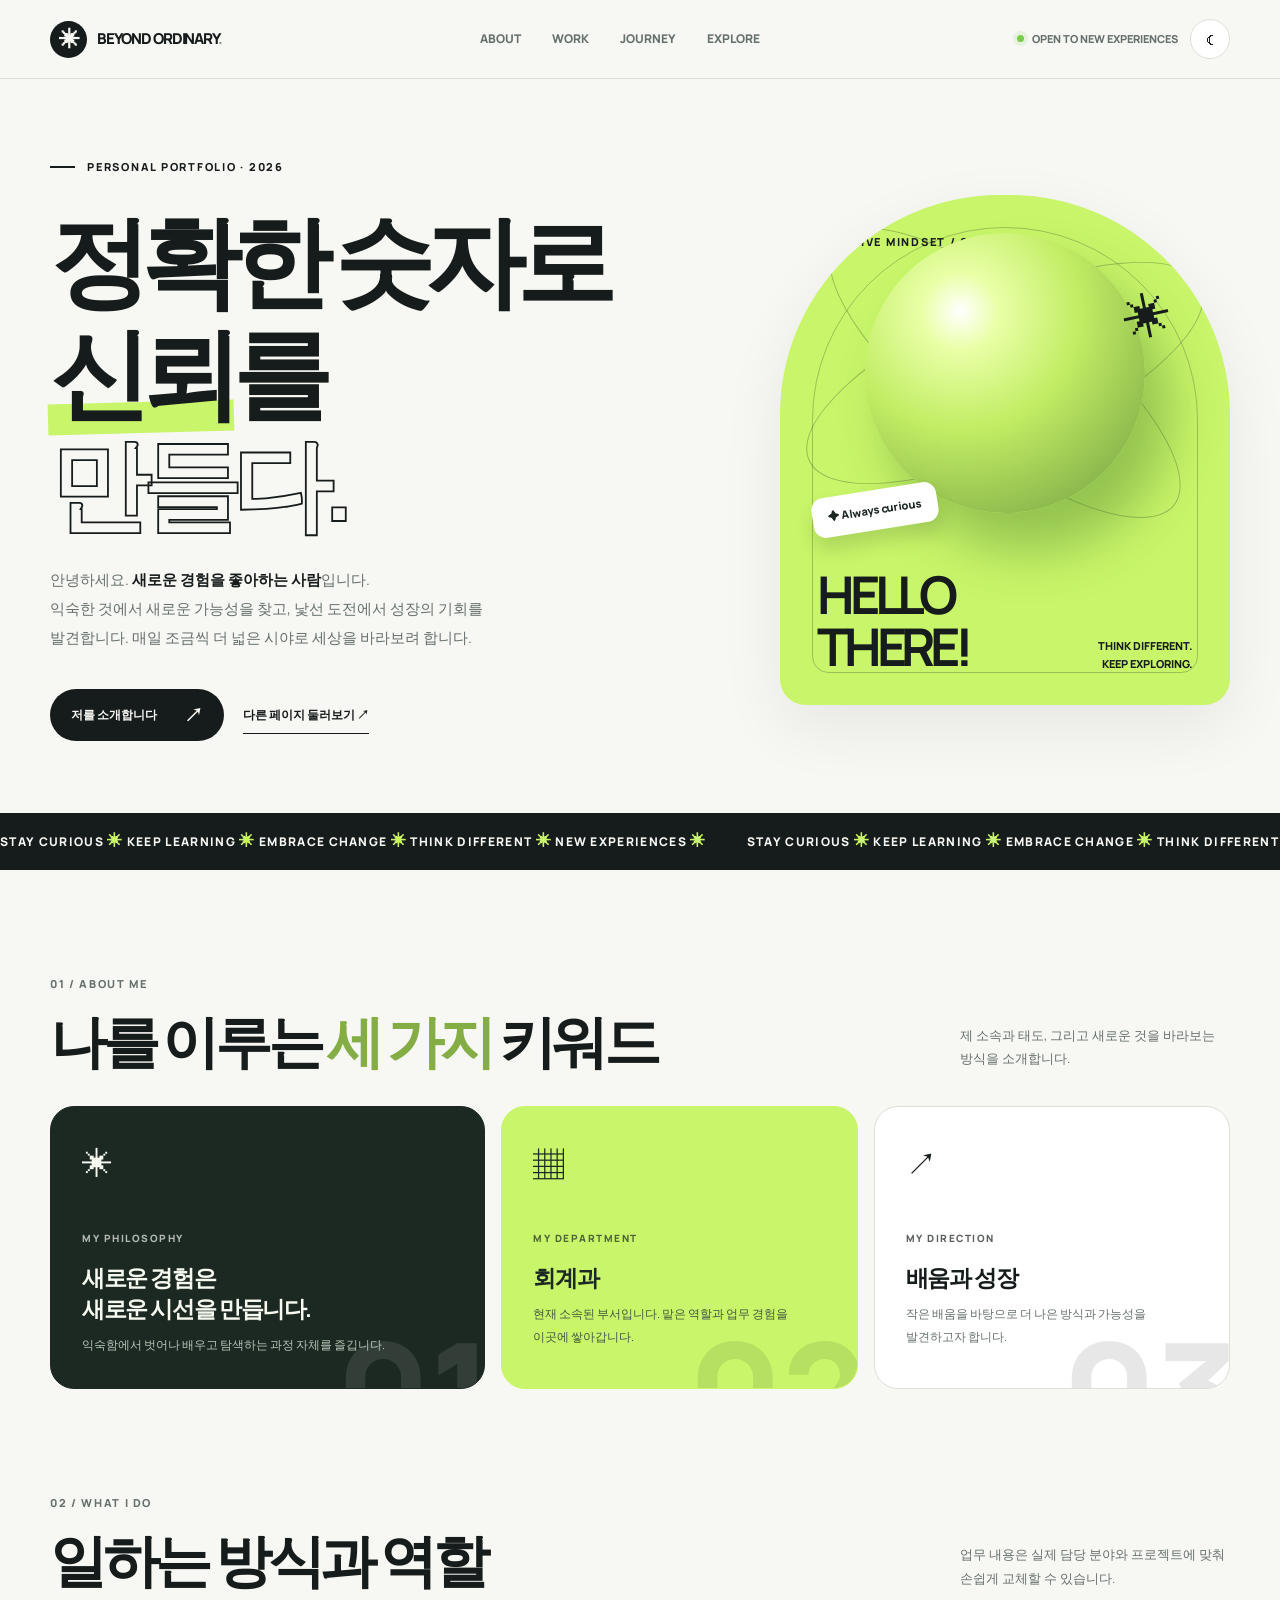
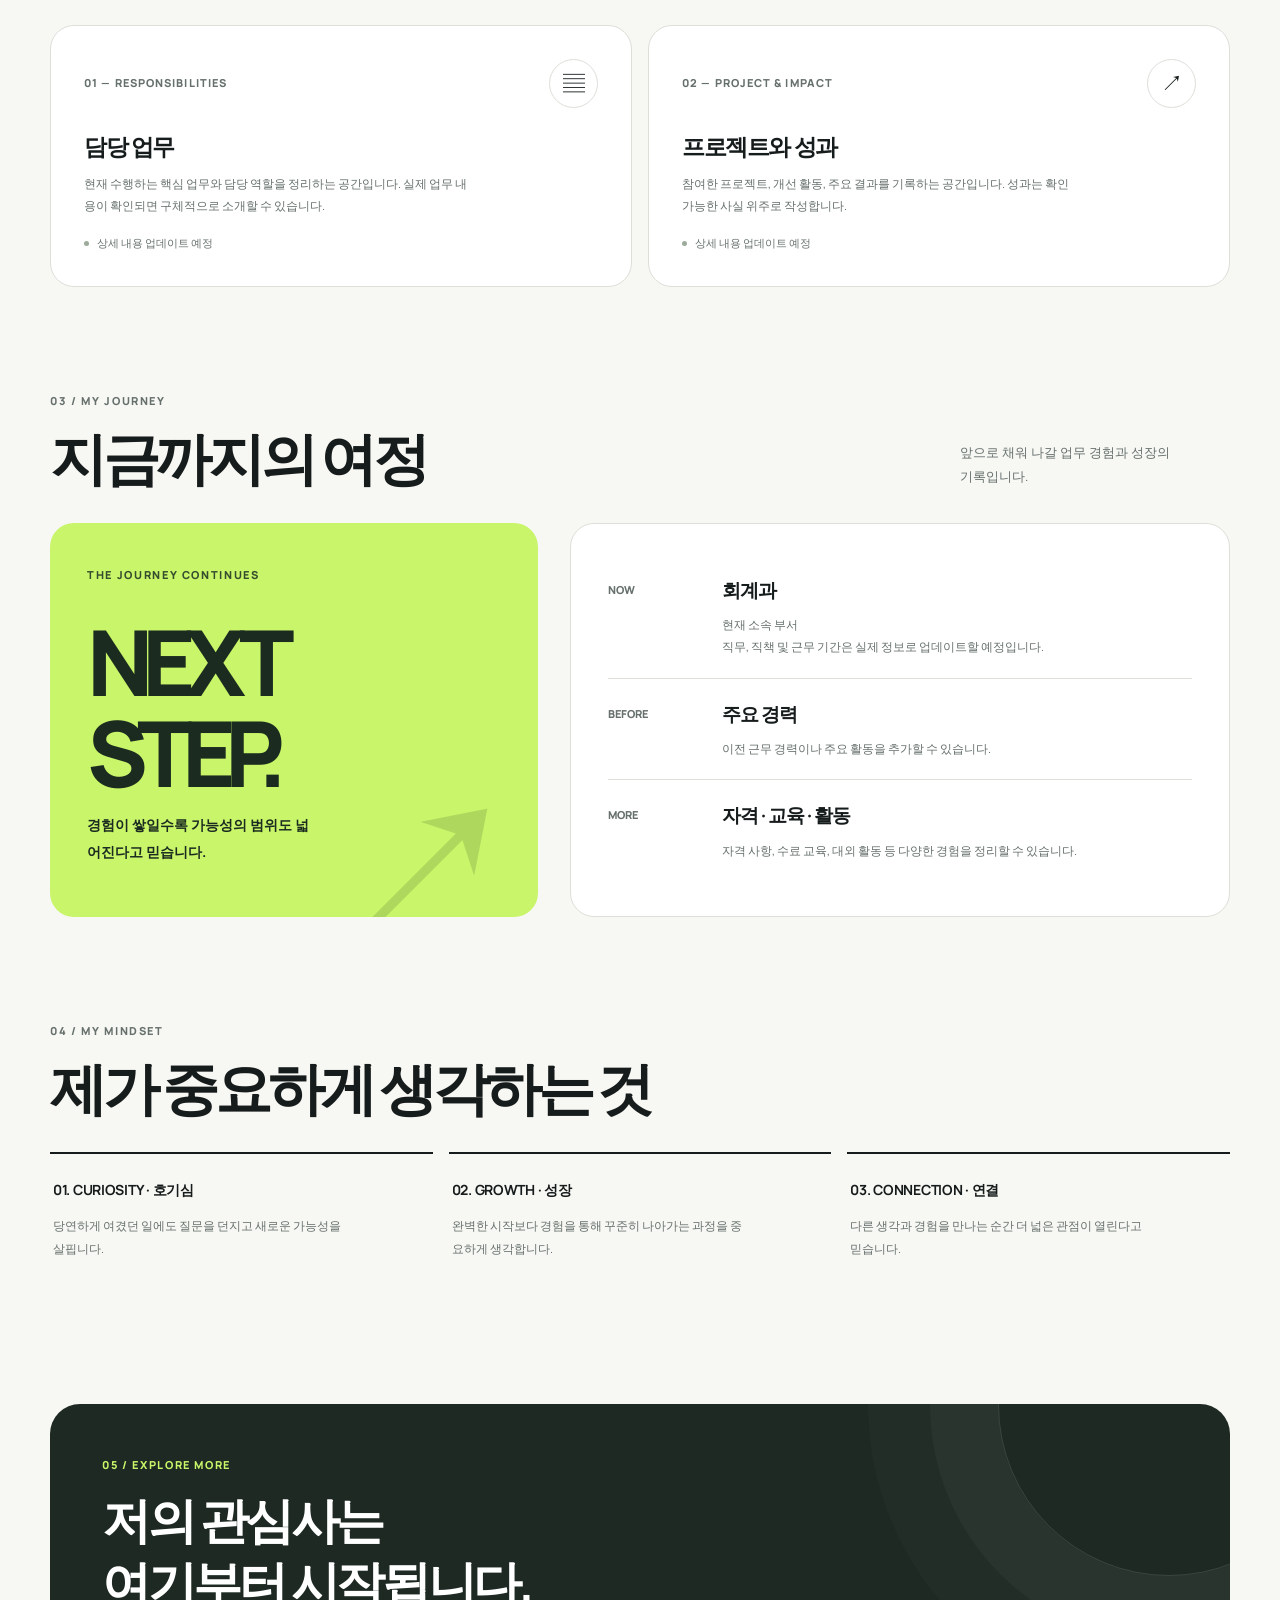
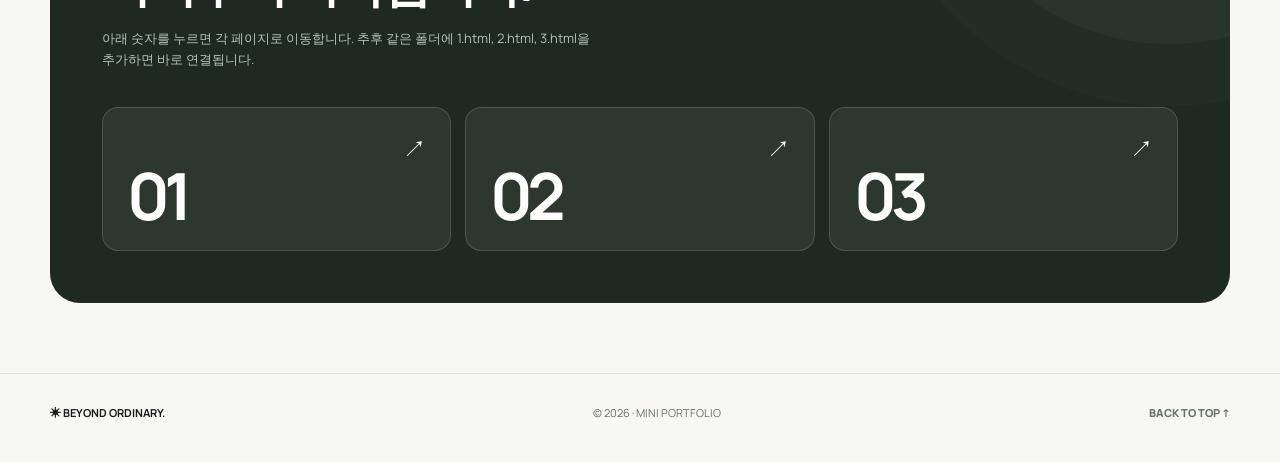
==== commit 3b705354: "Update index.html" ====
--- a/index.html
+++ b/index.html
@@ -27,7 +27,7 @@
 <body>
 <header class="site-header"><nav class="nav shell" aria-label="주 메뉴"><a href="#top" class="brand"><span class="brandmark">✳</span><span>BEYOND ORDINARY<span style="color:#8c968d">.</span></span></a><div class="navlinks"><a href="#about">ABOUT</a><a href="#work">WORK</a><a href="#journey">JOURNEY</a><a href="#more">EXPLORE</a></div><div class="navright"><span class="status">OPEN TO NEW EXPERIENCES</span><button id="mode" class="mode" title="다크 모드 전환" aria-label="다크 모드 전환" aria-pressed="false">☾</button></div></nav></header>
 <main id="top">
-<div class="shell"><section class="hero"><div><div class="eyebrow">PERSONAL PORTFOLIO · 2026</div><h1>정확한 숫자<br> <span class="highlight">신뢰</span>를<br><span class="outline">만들다.</span></h1><p class="intro">안녕하세요. <strong style="color:var(--ink)">새로운 경험을 좋아하는 사람</strong>입니다.<br>익숙한 것에서 새로운 가능성을 찾고, 낯선 도전에서 성장의 기회를 발견합니다. 매일 조금씩 더 넓은 시야로 세상을 바라보려 합니다.</p><div class="hero-actions"><a href="#about" class="solid">저를 소개합니다 <span class="arrow">↗</span></a><a href="#more" class="textlink">다른 페이지 둘러보기 ↗</a></div></div><div class="art" aria-label="새로운 아이디어를 상징하는 초록빛 구체 그래픽" role="img"><div class="art-label">CREATIVE MINDSET / 001</div><div class="orbit"></div><div class="orbit two"></div><div class="orb"></div><div class="spark">✳</div><div class="floating">✦ Always curious</div><div class="art-bottom"><b>HELLO<br>THERE!</b><span>THINK DIFFERENT.<br>KEEP EXPLORING.</span></div></div></section></div>
+<div class="shell"><section class="hero"><div><div class="eyebrow">PERSONAL PORTFOLIO · 2026</div><h1>정확한 숫자로<br> <span class="highlight">신뢰</span>를<br><span class="outline">만들다.</span></h1><p class="intro">안녕하세요. <strong style="color:var(--ink)">새로운 경험을 좋아하는 사람</strong>입니다.<br>익숙한 것에서 새로운 가능성을 찾고, 낯선 도전에서 성장의 기회를 발견합니다. 매일 조금씩 더 넓은 시야로 세상을 바라보려 합니다.</p><div class="hero-actions"><a href="#about" class="solid">저를 소개합니다 <span class="arrow">↗</span></a><a href="#more" class="textlink">다른 페이지 둘러보기 ↗</a></div></div><div class="art" aria-label="새로운 아이디어를 상징하는 초록빛 구체 그래픽" role="img"><div class="art-label">CREATIVE MINDSET / 001</div><div class="orbit"></div><div class="orbit two"></div><div class="orb"></div><div class="spark">✳</div><div class="floating">✦ Always curious</div><div class="art-bottom"><b>HELLO<br>THERE!</b><span>THINK DIFFERENT.<br>KEEP EXPLORING.</span></div></div></section></div>
 <div class="ticker" aria-hidden="true"><div class="ticker-track"><span>STAY CURIOUS <b>✳</b> KEEP LEARNING <b>✳</b> EMBRACE CHANGE <b>✳</b> THINK DIFFERENT <b>✳</b> NEW EXPERIENCES <b>✳</b></span><span>STAY CURIOUS <b>✳</b> KEEP LEARNING <b>✳</b> EMBRACE CHANGE <b>✳</b> THINK DIFFERENT <b>✳</b> NEW EXPERIENCES <b>✳</b></span></div></div>
 <div class="shell">
 <section class="section reveal" id="about"><div class="section-head"><div><div class="section-index">01 / ABOUT ME</div><h2>나를 이루는 <em style="font-style:normal;color:#85ad45">세 가지</em> 키워드</h2></div><p class="section-lead">제 소속과 태도, 그리고 새로운 것을 바라보는 방식을 소개합니다.</p></div><div class="about-grid"><article class="tile tile-dark"><span class="tile-icon">✳</span><small>MY PHILOSOPHY</small><h3>새로운 경험은<br>새로운 시선을 만듭니다.</h3><p>익숙함에서 벗어나 배우고 탐색하는 과정 자체를 즐깁니다.</p><div class="tile-watermark">01</div></article><article class="tile tile-lime"><span class="tile-icon">▦</span><small>MY DEPARTMENT</small><h3>회계과</h3><p>현재 소속된 부서입니다. 맡은 역할과 업무 경험을 이곳에 쌓아갑니다.</p><div class="tile-watermark">02</div></article><article class="tile"><span class="tile-icon">↗</span><small>MY DIRECTION</small><h3>배움과 성장</h3><p>작은 배움을 바탕으로 더 나은 방식과 가능성을 발견하고자 합니다.</p><div class="tile-watermark">03</div></article></div></section>
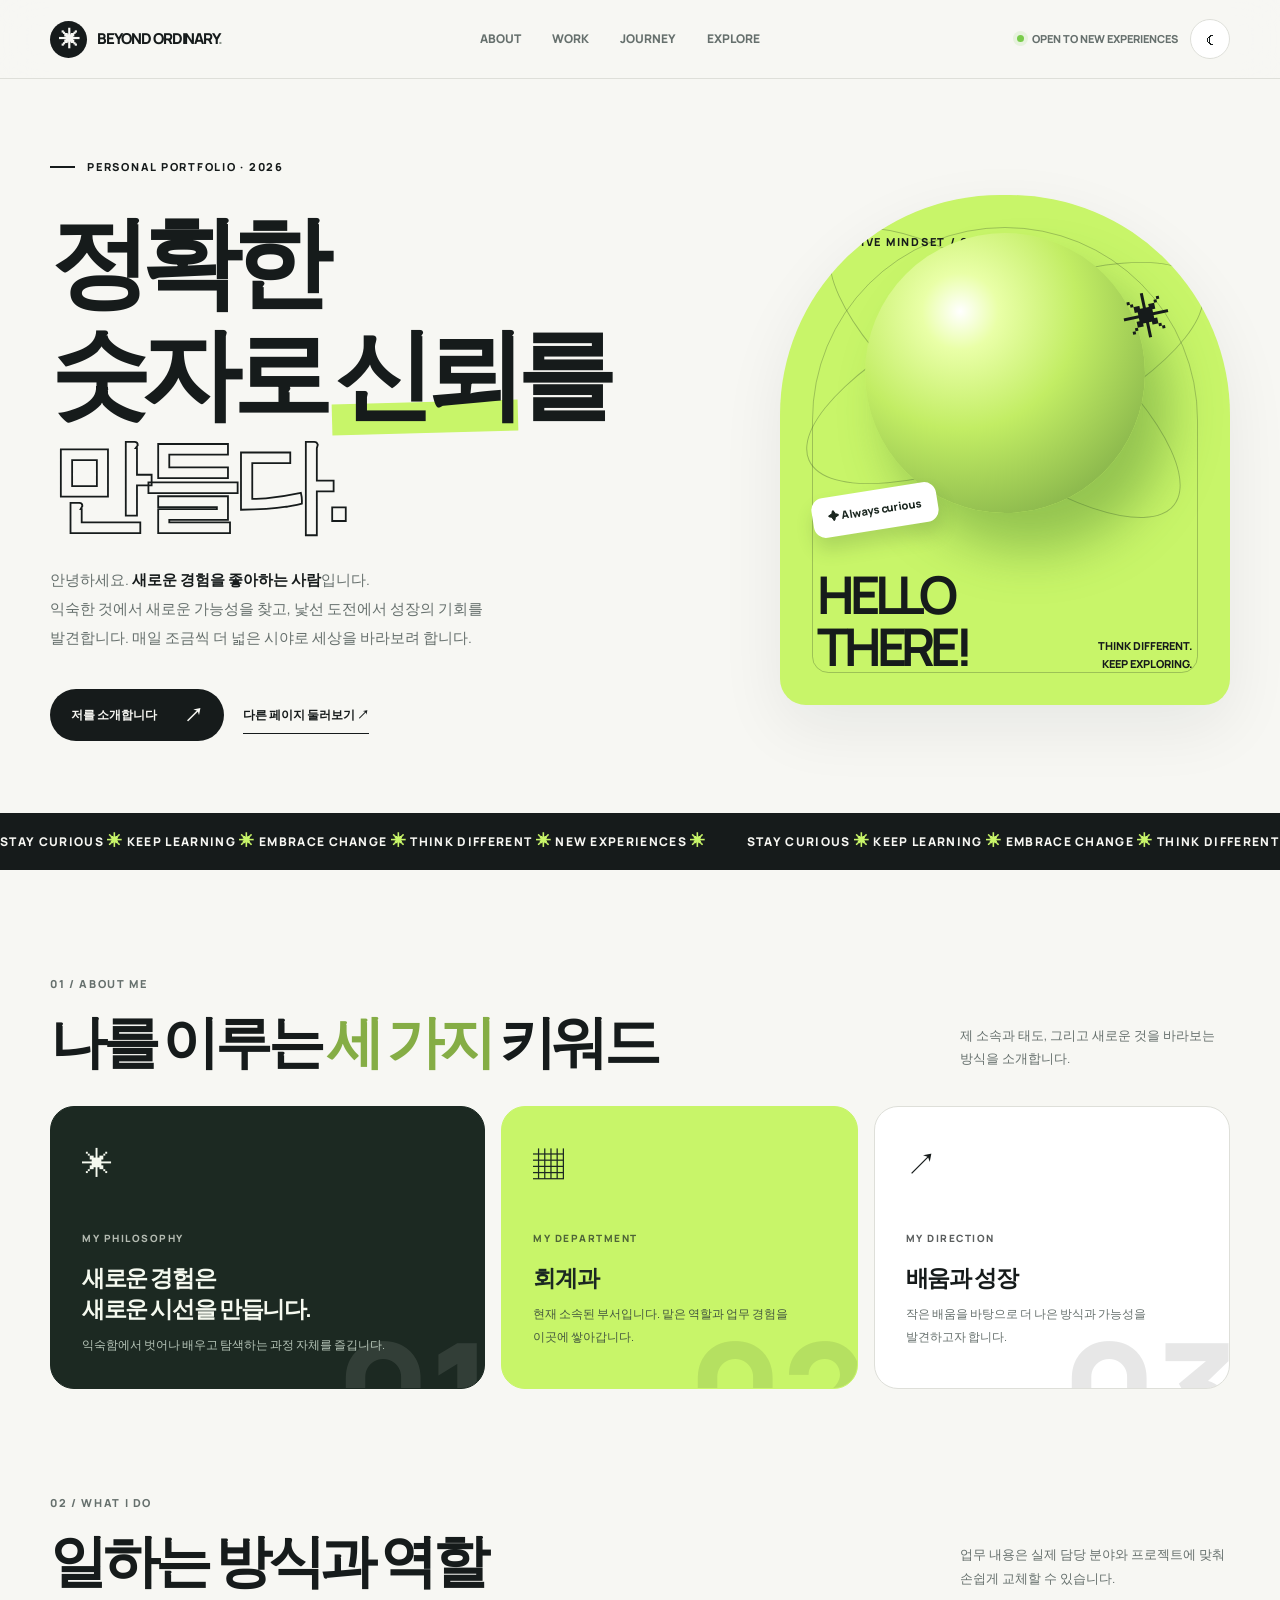
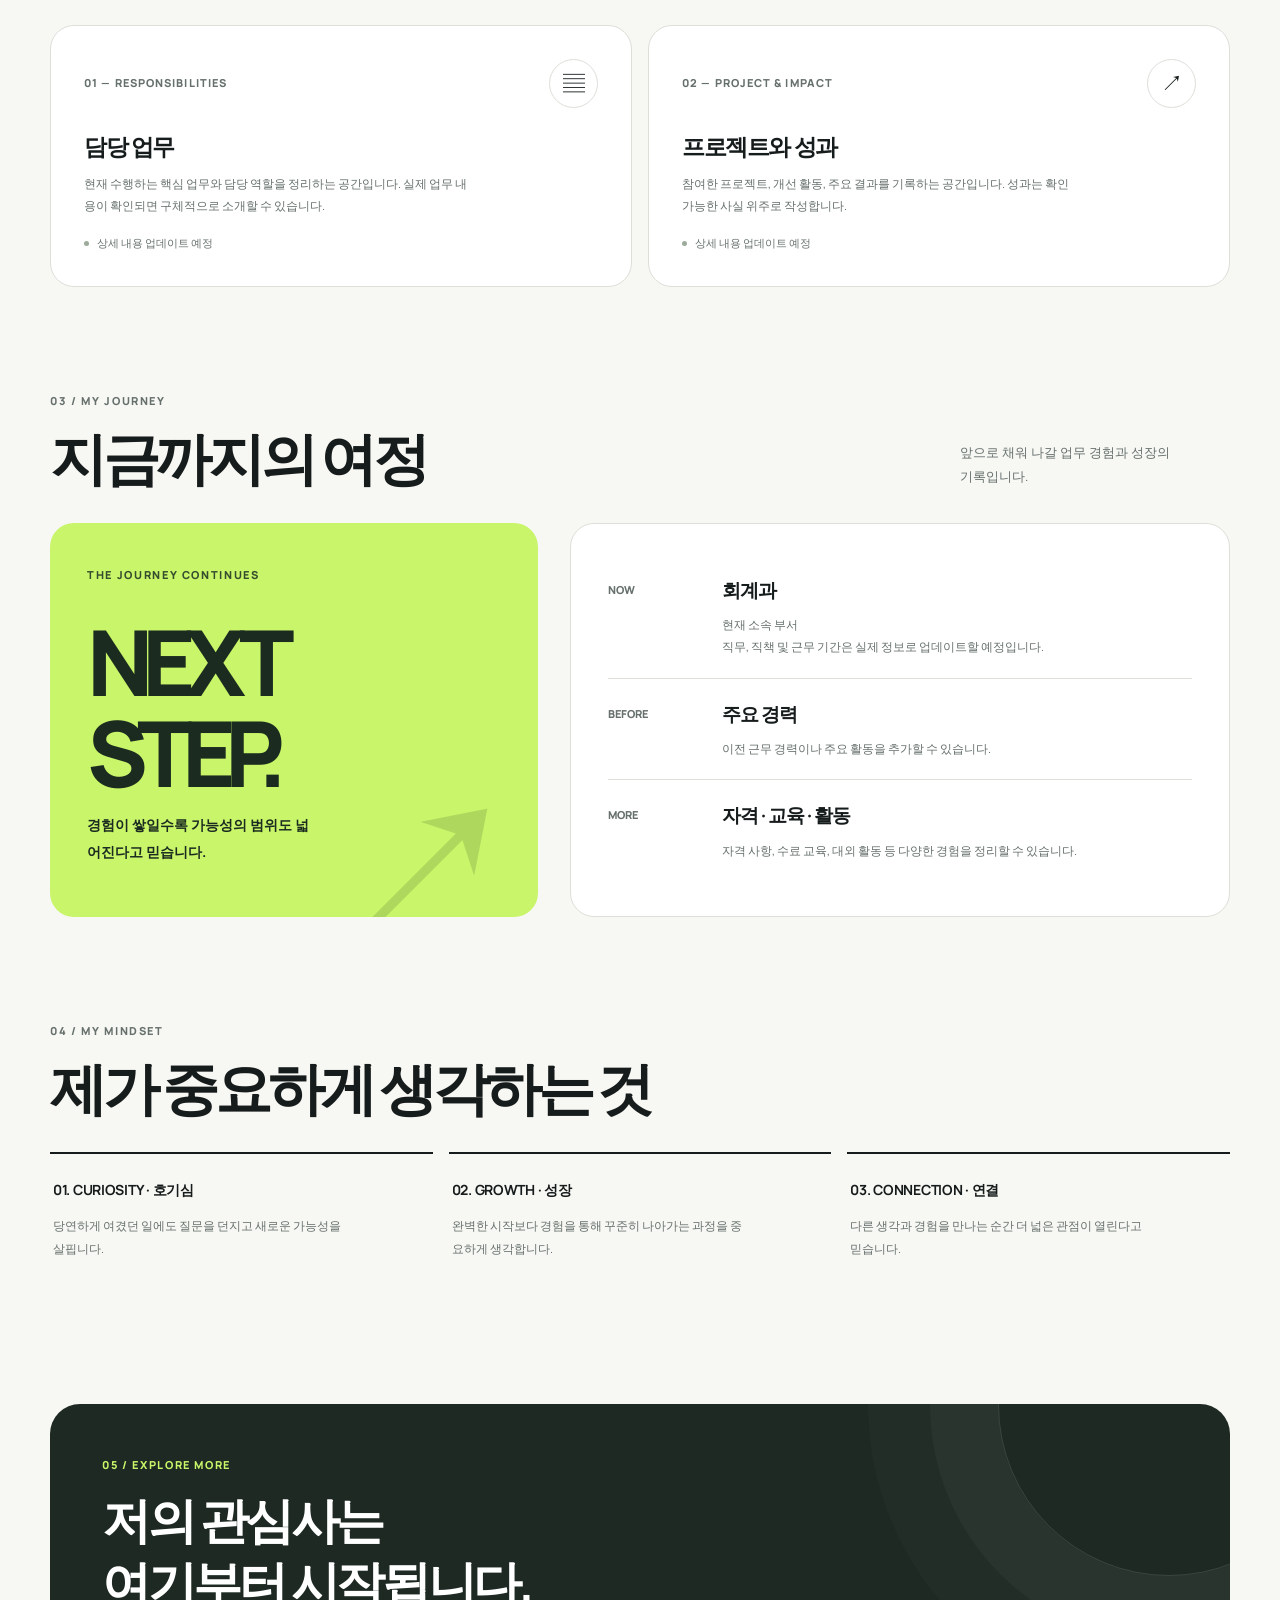
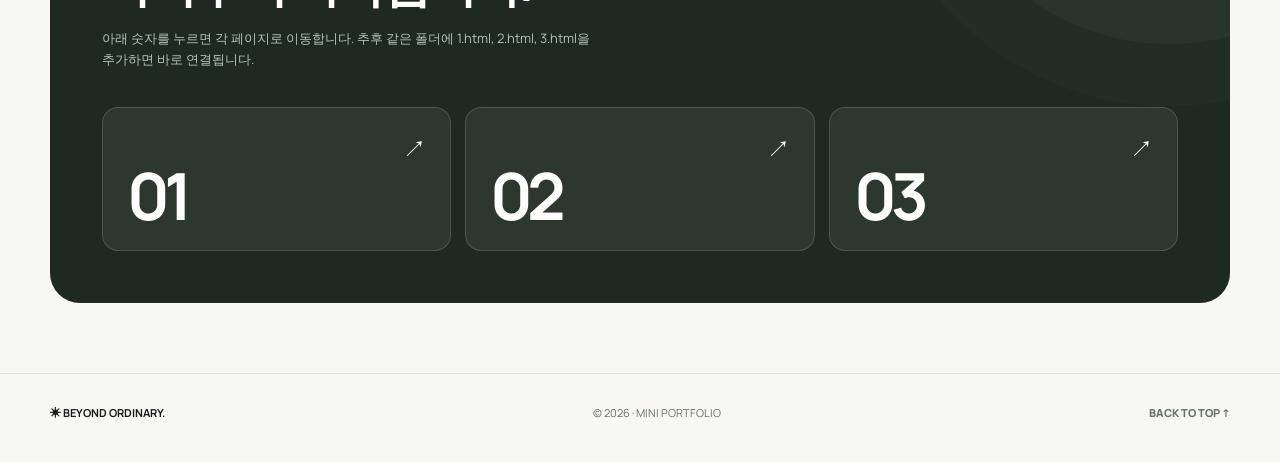
==== commit c6aef92b: "Update index.html" ====
--- a/index.html
+++ b/index.html
@@ -27,7 +27,7 @@
 <body>
 <header class="site-header"><nav class="nav shell" aria-label="주 메뉴"><a href="#top" class="brand"><span class="brandmark">✳</span><span>BEYOND ORDINARY<span style="color:#8c968d">.</span></span></a><div class="navlinks"><a href="#about">ABOUT</a><a href="#work">WORK</a><a href="#journey">JOURNEY</a><a href="#more">EXPLORE</a></div><div class="navright"><span class="status">OPEN TO NEW EXPERIENCES</span><button id="mode" class="mode" title="다크 모드 전환" aria-label="다크 모드 전환" aria-pressed="false">☾</button></div></nav></header>
 <main id="top">
-<div class="shell"><section class="hero"><div><div class="eyebrow">PERSONAL PORTFOLIO · 2026</div><h1>정확한 숫자로<br> <span class="highlight">신뢰</span>를<br><span class="outline">만들다.</span></h1><p class="intro">안녕하세요. <strong style="color:var(--ink)">새로운 경험을 좋아하는 사람</strong>입니다.<br>익숙한 것에서 새로운 가능성을 찾고, 낯선 도전에서 성장의 기회를 발견합니다. 매일 조금씩 더 넓은 시야로 세상을 바라보려 합니다.</p><div class="hero-actions"><a href="#about" class="solid">저를 소개합니다 <span class="arrow">↗</span></a><a href="#more" class="textlink">다른 페이지 둘러보기 ↗</a></div></div><div class="art" aria-label="새로운 아이디어를 상징하는 초록빛 구체 그래픽" role="img"><div class="art-label">CREATIVE MINDSET / 001</div><div class="orbit"></div><div class="orbit two"></div><div class="orb"></div><div class="spark">✳</div><div class="floating">✦ Always curious</div><div class="art-bottom"><b>HELLO<br>THERE!</b><span>THINK DIFFERENT.<br>KEEP EXPLORING.</span></div></div></section></div>
+<div class="shell"><section class="hero"><div><div class="eyebrow">PERSONAL PORTFOLIO · 2026</div><h1>정확한<br>숫자로 <span class="highlight">신뢰</span>를<br><span class="outline">만들다.</span></h1><p class="intro">안녕하세요. <strong style="color:var(--ink)">새로운 경험을 좋아하는 사람</strong>입니다.<br>익숙한 것에서 새로운 가능성을 찾고, 낯선 도전에서 성장의 기회를 발견합니다. 매일 조금씩 더 넓은 시야로 세상을 바라보려 합니다.</p><div class="hero-actions"><a href="#about" class="solid">저를 소개합니다 <span class="arrow">↗</span></a><a href="#more" class="textlink">다른 페이지 둘러보기 ↗</a></div></div><div class="art" aria-label="새로운 아이디어를 상징하는 초록빛 구체 그래픽" role="img"><div class="art-label">CREATIVE MINDSET / 001</div><div class="orbit"></div><div class="orbit two"></div><div class="orb"></div><div class="spark">✳</div><div class="floating">✦ Always curious</div><div class="art-bottom"><b>HELLO<br>THERE!</b><span>THINK DIFFERENT.<br>KEEP EXPLORING.</span></div></div></section></div>
 <div class="ticker" aria-hidden="true"><div class="ticker-track"><span>STAY CURIOUS <b>✳</b> KEEP LEARNING <b>✳</b> EMBRACE CHANGE <b>✳</b> THINK DIFFERENT <b>✳</b> NEW EXPERIENCES <b>✳</b></span><span>STAY CURIOUS <b>✳</b> KEEP LEARNING <b>✳</b> EMBRACE CHANGE <b>✳</b> THINK DIFFERENT <b>✳</b> NEW EXPERIENCES <b>✳</b></span></div></div>
 <div class="shell">
 <section class="section reveal" id="about"><div class="section-head"><div><div class="section-index">01 / ABOUT ME</div><h2>나를 이루는 <em style="font-style:normal;color:#85ad45">세 가지</em> 키워드</h2></div><p class="section-lead">제 소속과 태도, 그리고 새로운 것을 바라보는 방식을 소개합니다.</p></div><div class="about-grid"><article class="tile tile-dark"><span class="tile-icon">✳</span><small>MY PHILOSOPHY</small><h3>새로운 경험은<br>새로운 시선을 만듭니다.</h3><p>익숙함에서 벗어나 배우고 탐색하는 과정 자체를 즐깁니다.</p><div class="tile-watermark">01</div></article><article class="tile tile-lime"><span class="tile-icon">▦</span><small>MY DEPARTMENT</small><h3>회계과</h3><p>현재 소속된 부서입니다. 맡은 역할과 업무 경험을 이곳에 쌓아갑니다.</p><div class="tile-watermark">02</div></article><article class="tile"><span class="tile-icon">↗</span><small>MY DIRECTION</small><h3>배움과 성장</h3><p>작은 배움을 바탕으로 더 나은 방식과 가능성을 발견하고자 합니다.</p><div class="tile-watermark">03</div></article></div></section>
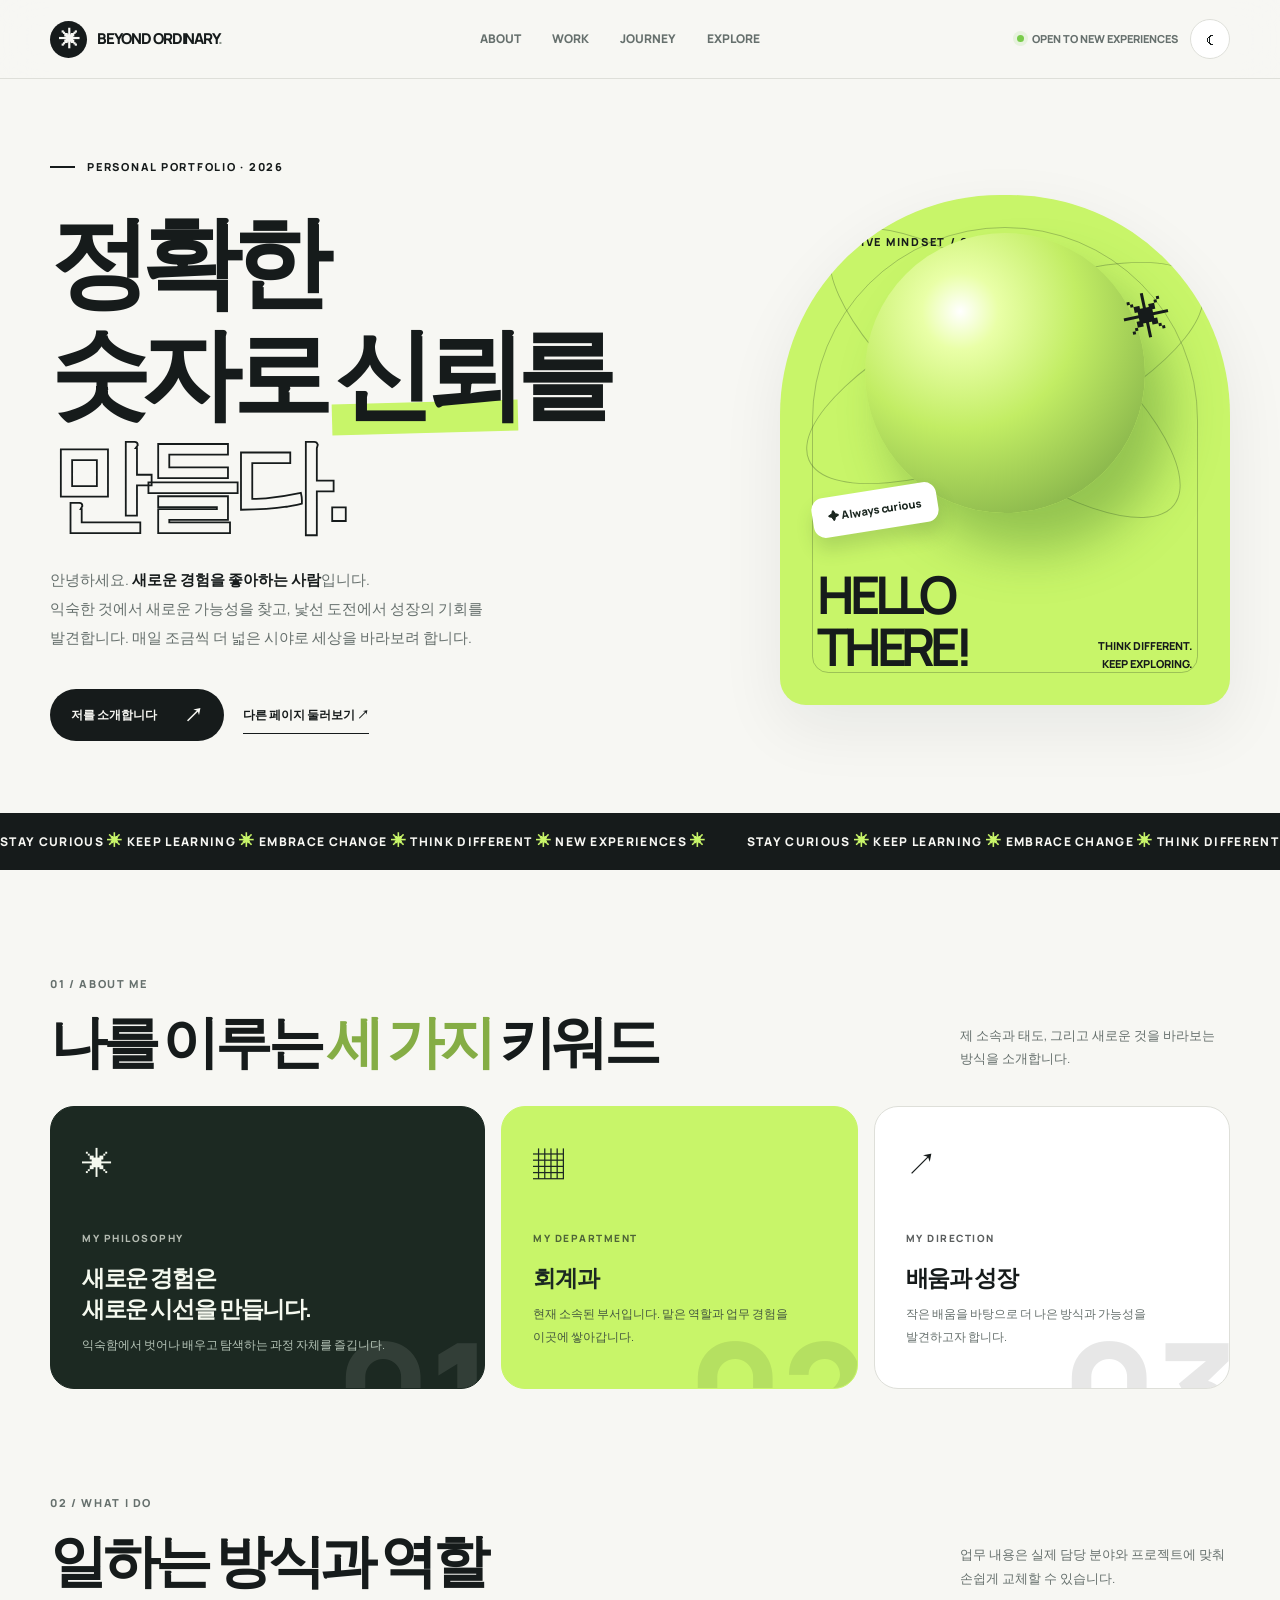
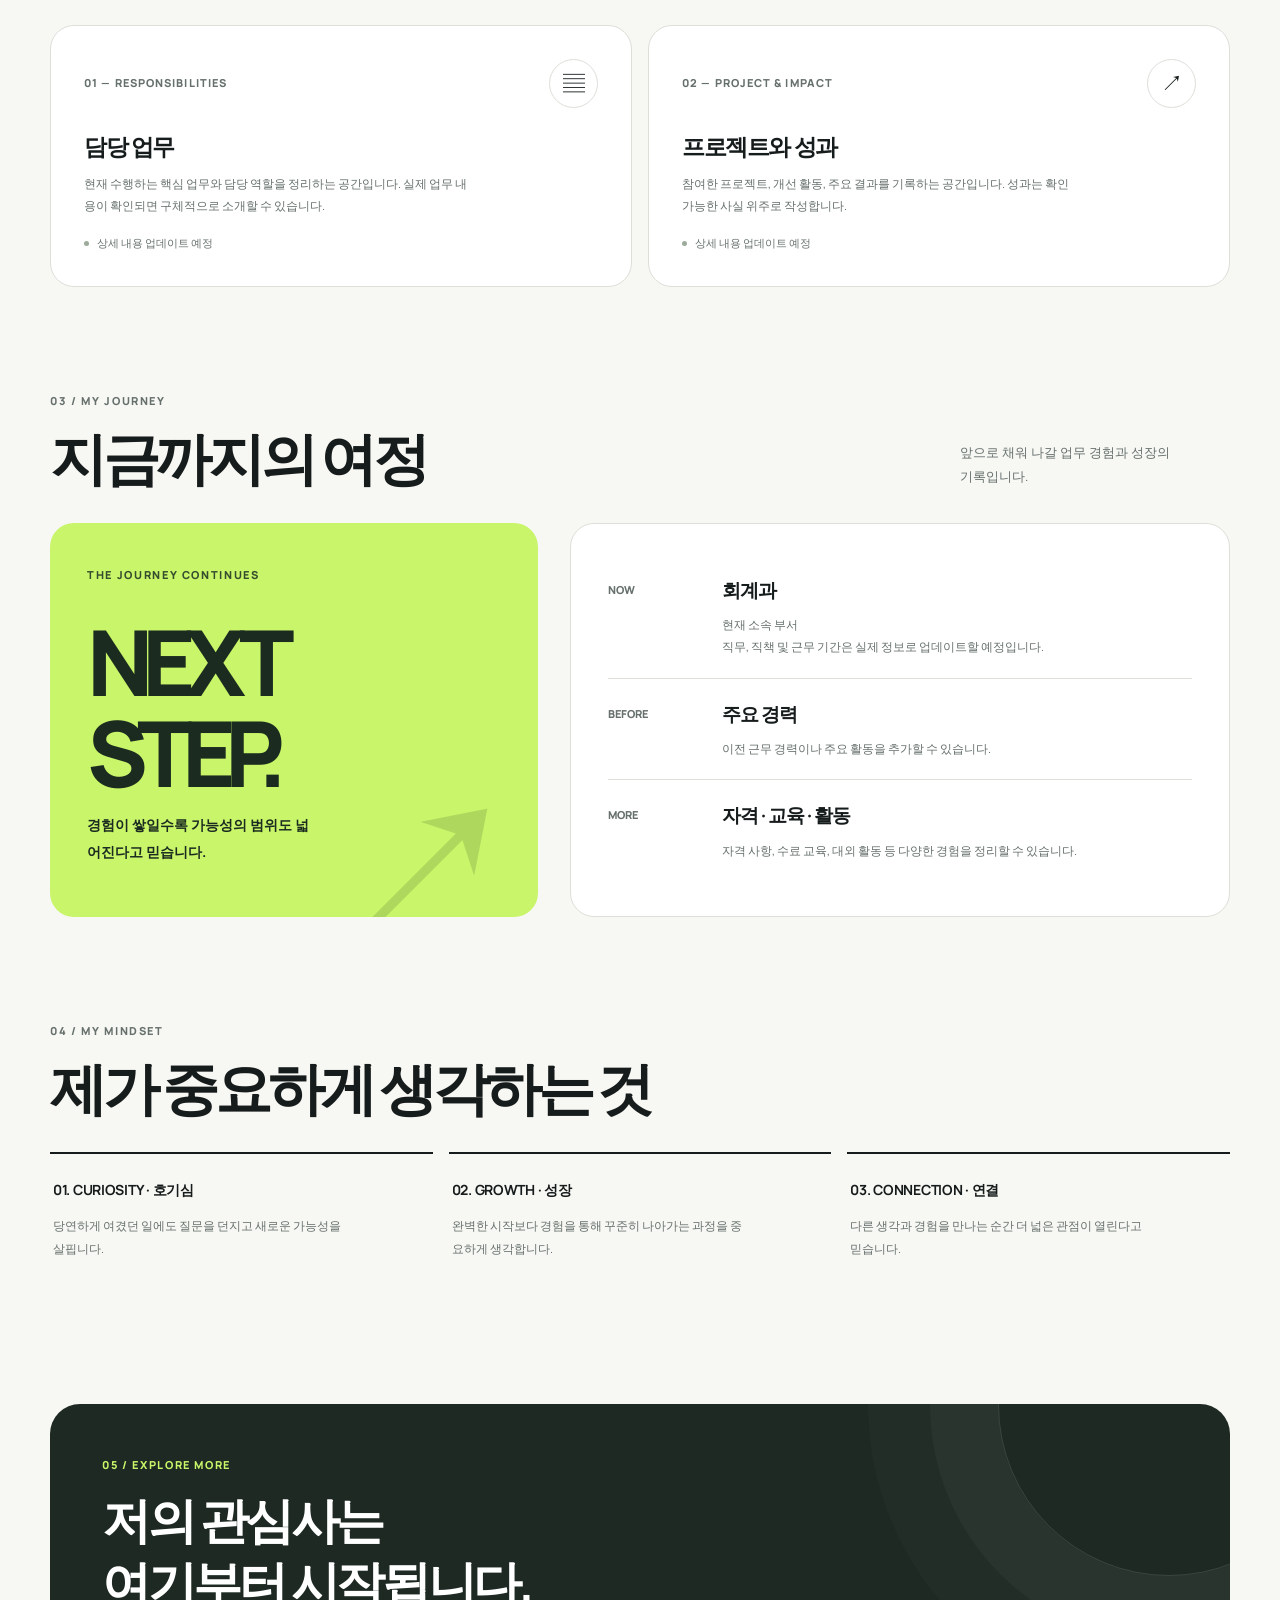
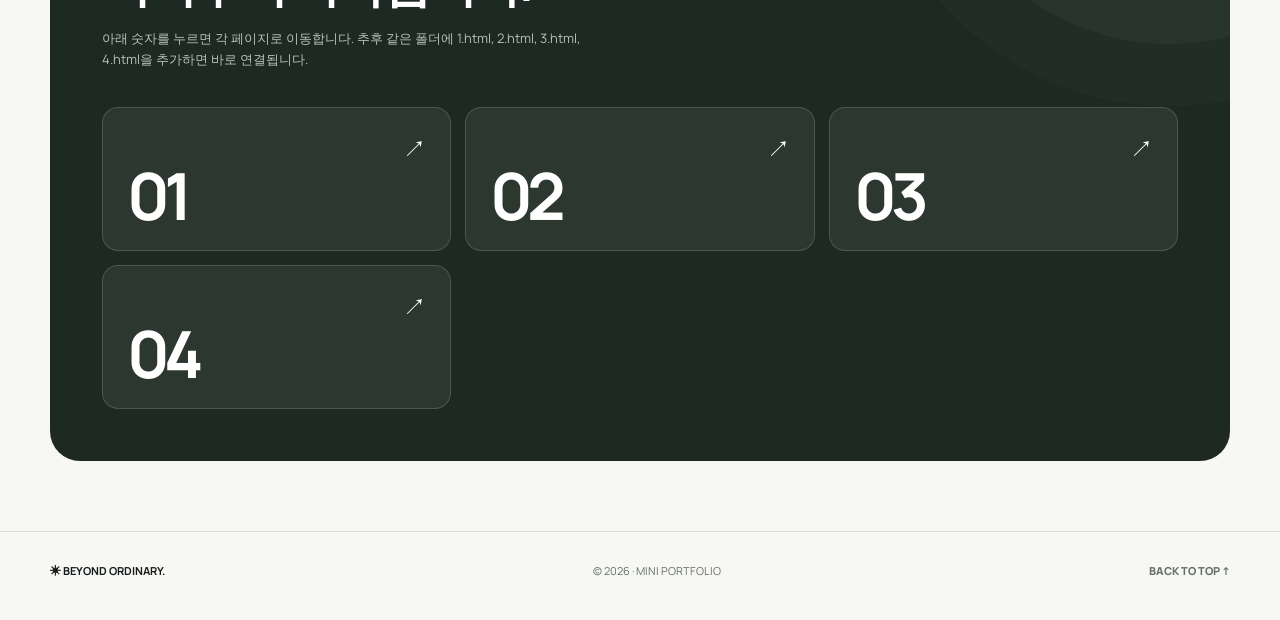
==== commit 0ee6d11b: "Update index.html" ====
--- a/index.html
+++ b/index.html
@@ -34,7 +34,7 @@
 <section class="section reveal" id="work"><div class="section-head"><div><div class="section-index">02 / WHAT I DO</div><h2>일하는 방식과 역할</h2></div><p class="section-lead">업무 내용은 실제 담당 분야와 프로젝트에 맞춰 손쉽게 교체할 수 있습니다.</p></div><div class="work-grid"><article class="work-card"><div class="work-top"><span>01 — RESPONSIBILITIES</span><div class="work-icon">▤</div></div><div><h3>담당 업무</h3><p>현재 수행하는 핵심 업무와 담당 역할을 정리하는 공간입니다. 실제 업무 내용이 확인되면 구체적으로 소개할 수 있습니다.</p><span class="note">상세 내용 업데이트 예정</span></div></article><article class="work-card"><div class="work-top"><span>02 — PROJECT & IMPACT</span><div class="work-icon">↗</div></div><div><h3>프로젝트와 성과</h3><p>참여한 프로젝트, 개선 활동, 주요 결과를 기록하는 공간입니다. 성과는 확인 가능한 사실 위주로 작성합니다.</p><span class="note">상세 내용 업데이트 예정</span></div></article></div></section>
 <section class="section reveal" id="journey"><div class="section-head"><div><div class="section-index">03 / MY JOURNEY</div><h2>지금까지의 여정</h2></div><p class="section-lead">앞으로 채워 나갈 업무 경험과 성장의 기록입니다.</p></div><div class="journey"><div class="journey-side"><span class="section-index" style="color:#354c2d">THE JOURNEY CONTINUES</span><div class="big">NEXT<br>STEP.</div><p>경험이 쌓일수록 가능성의 범위도 넓어진다고 믿습니다.</p></div><div class="timeline"><div class="time-entry"><time>NOW</time><div><h3>회계과</h3><p>현재 소속 부서<br>직무, 직책 및 근무 기간은 실제 정보로 업데이트할 예정입니다.</p></div></div><div class="time-entry"><time>BEFORE</time><div><h3>주요 경력</h3><p>이전 근무 경력이나 주요 활동을 추가할 수 있습니다.</p></div></div><div class="time-entry"><time>MORE</time><div><h3>자격 · 교육 · 활동</h3><p>자격 사항, 수료 교육, 대외 활동 등 다양한 경험을 정리할 수 있습니다.</p></div></div></div></div></section>
 <section class="section reveal" id="values"><div class="section-head"><div><div class="section-index">04 / MY MINDSET</div><h2>제가 중요하게 생각하는 것</h2></div></div><div class="values"><div class="value"><b>01. CURIOSITY · 호기심</b><p>당연하게 여겼던 일에도 질문을 던지고 새로운 가능성을 살핍니다.</p></div><div class="value"><b>02. GROWTH · 성장</b><p>완벽한 시작보다 경험을 통해 꾸준히 나아가는 과정을 중요하게 생각합니다.</p></div><div class="value"><b>03. CONNECTION · 연결</b><p>다른 생각과 경험을 만나는 순간 더 넓은 관점이 열린다고 믿습니다.</p></div></div></section>
-<section class="projects reveal" id="more"><div class="section-index">05 / EXPLORE MORE</div><h2>저의 관심사는<br>여기부터 시작됩니다.</h2><p>아래 숫자를 누르면 각 페이지로 이동합니다. 추후 같은 폴더에 1.html, 2.html, 3.html을 추가하면 바로 연결됩니다.</p><div class="page-links"><a class="page" href="1.html" aria-label="1번 페이지로 이동"><b>01</b><span>↗</span></a><a class="page" href="2.html" aria-label="2번 페이지로 이동"><b>02</b><span>↗</span></a><a class="page" href="3.html" aria-label="3번 페이지로 이동"><b>03</b><span>↗</span></a></div></section>
+<section class="projects reveal" id="more"><div class="section-index">05 / EXPLORE MORE</div><h2>저의 관심사는<br>여기부터 시작됩니다.</h2><p>아래 숫자를 누르면 각 페이지로 이동합니다. 추후 같은 폴더에 1.html, 2.html, 3.html, 4.html을 추가하면 바로 연결됩니다.</p><div class="page-links"><a class="page" href="1.html" aria-label="독서기록 페이지로 이동"><b>01</b><span>↗</span></a><a class="page" href="2.html" aria-label="2번 페이지로 이동"><b>02</b><span>↗</span></a><a class="page" href="3.html" aria-label="3번 페이지로 이동"><b>03</b><span>↗</span></a><a class="page" href="4.html" aria-label="4번 페이지로 이동"><b>04</b><span>↗</span></a></div></section>
 </div></main>
 <footer class="footer"><div class="shell footer-inner"><strong>✳ BEYOND ORDINARY.</strong><span>© <span id="year">2026</span> · MINI PORTFOLIO</span><a href="#top" style="font-weight:800">BACK TO TOP ↑</a></div></footer>
 <script>
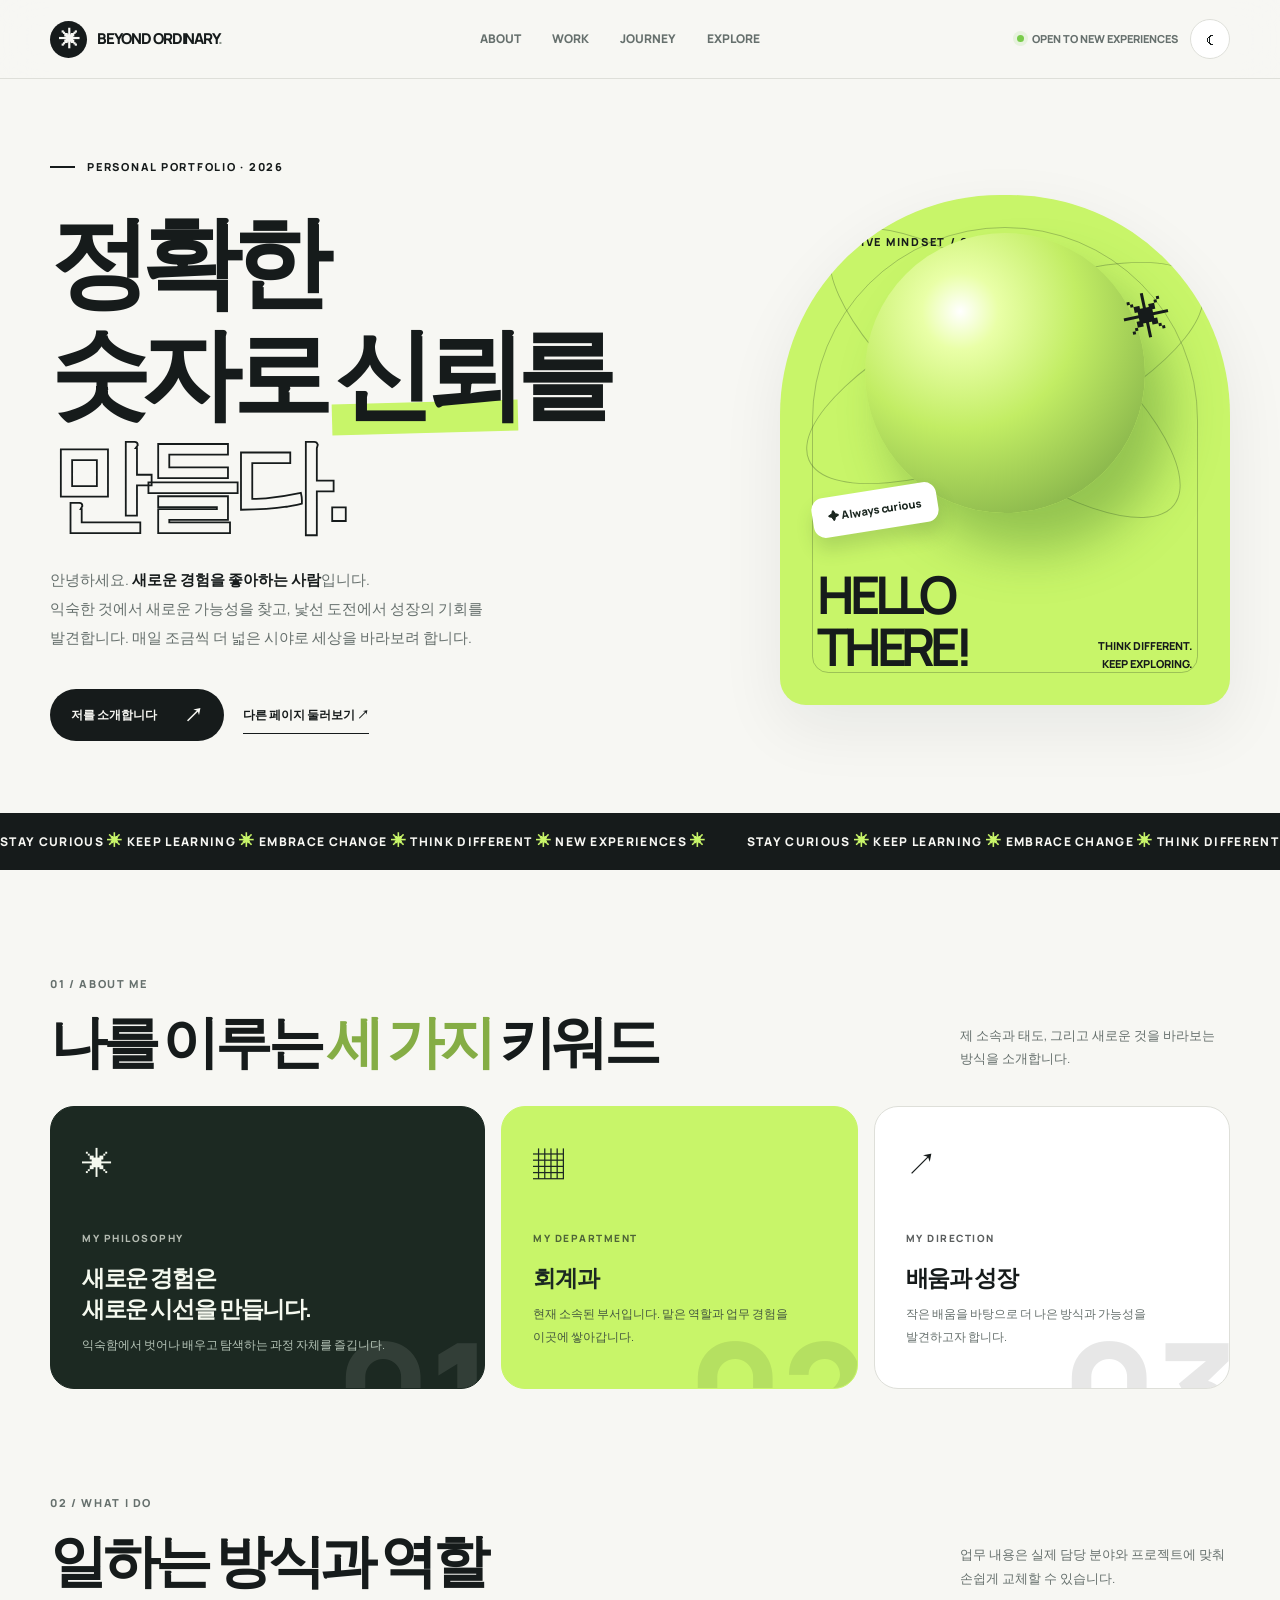
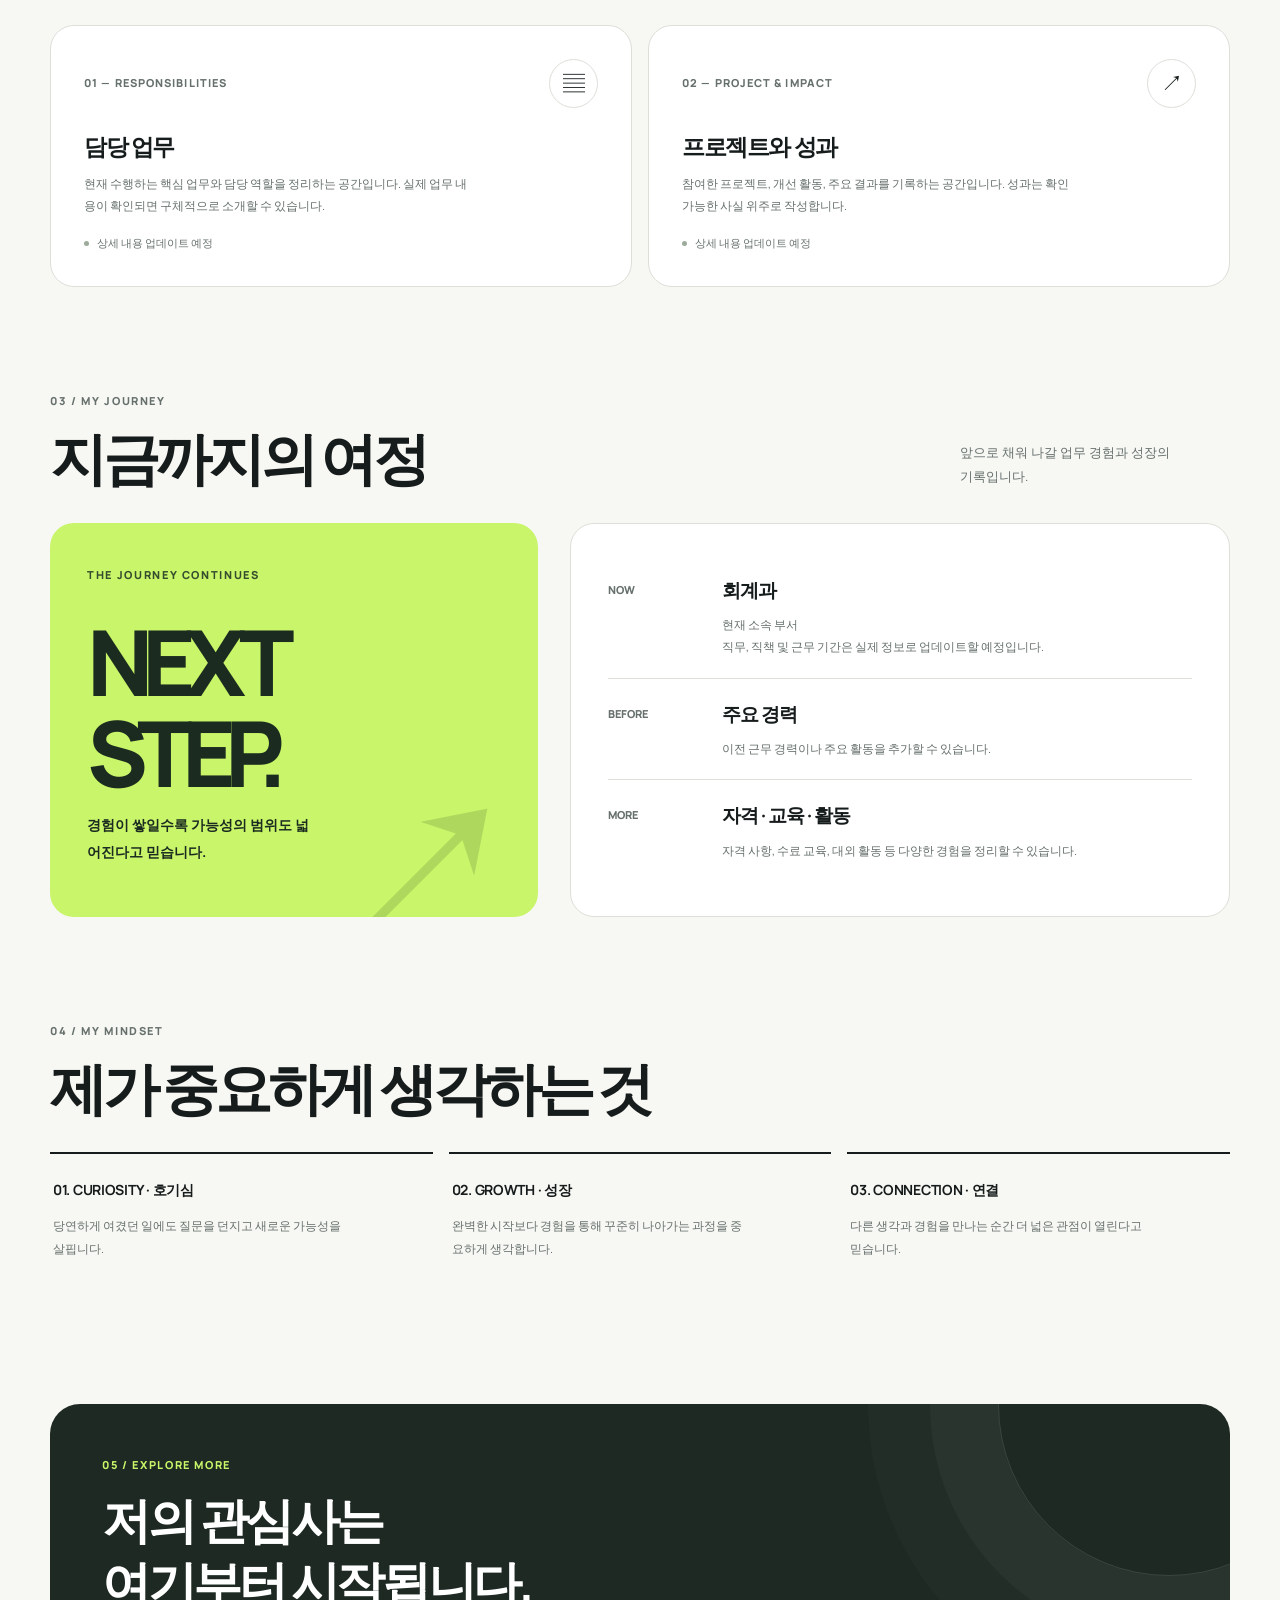
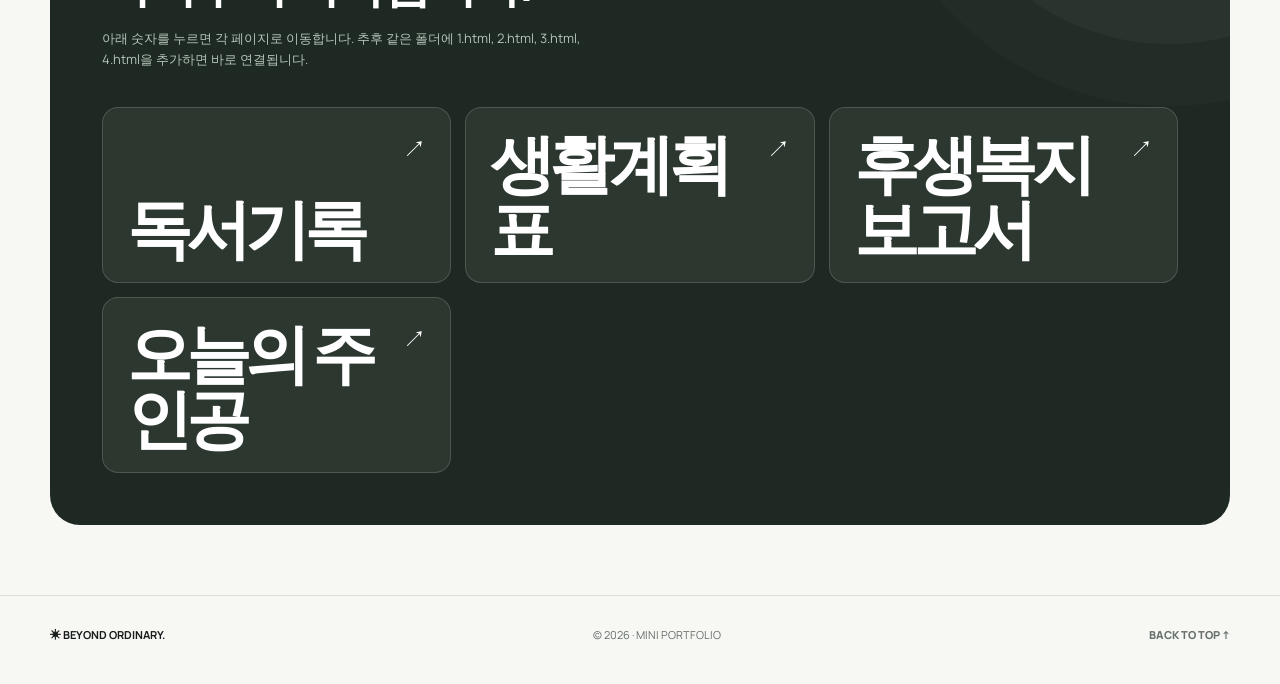
==== commit e49e79b8: "Update index.html" ====
--- a/index.html
+++ b/index.html
@@ -34,7 +34,7 @@
 <section class="section reveal" id="work"><div class="section-head"><div><div class="section-index">02 / WHAT I DO</div><h2>일하는 방식과 역할</h2></div><p class="section-lead">업무 내용은 실제 담당 분야와 프로젝트에 맞춰 손쉽게 교체할 수 있습니다.</p></div><div class="work-grid"><article class="work-card"><div class="work-top"><span>01 — RESPONSIBILITIES</span><div class="work-icon">▤</div></div><div><h3>담당 업무</h3><p>현재 수행하는 핵심 업무와 담당 역할을 정리하는 공간입니다. 실제 업무 내용이 확인되면 구체적으로 소개할 수 있습니다.</p><span class="note">상세 내용 업데이트 예정</span></div></article><article class="work-card"><div class="work-top"><span>02 — PROJECT & IMPACT</span><div class="work-icon">↗</div></div><div><h3>프로젝트와 성과</h3><p>참여한 프로젝트, 개선 활동, 주요 결과를 기록하는 공간입니다. 성과는 확인 가능한 사실 위주로 작성합니다.</p><span class="note">상세 내용 업데이트 예정</span></div></article></div></section>
 <section class="section reveal" id="journey"><div class="section-head"><div><div class="section-index">03 / MY JOURNEY</div><h2>지금까지의 여정</h2></div><p class="section-lead">앞으로 채워 나갈 업무 경험과 성장의 기록입니다.</p></div><div class="journey"><div class="journey-side"><span class="section-index" style="color:#354c2d">THE JOURNEY CONTINUES</span><div class="big">NEXT<br>STEP.</div><p>경험이 쌓일수록 가능성의 범위도 넓어진다고 믿습니다.</p></div><div class="timeline"><div class="time-entry"><time>NOW</time><div><h3>회계과</h3><p>현재 소속 부서<br>직무, 직책 및 근무 기간은 실제 정보로 업데이트할 예정입니다.</p></div></div><div class="time-entry"><time>BEFORE</time><div><h3>주요 경력</h3><p>이전 근무 경력이나 주요 활동을 추가할 수 있습니다.</p></div></div><div class="time-entry"><time>MORE</time><div><h3>자격 · 교육 · 활동</h3><p>자격 사항, 수료 교육, 대외 활동 등 다양한 경험을 정리할 수 있습니다.</p></div></div></div></div></section>
 <section class="section reveal" id="values"><div class="section-head"><div><div class="section-index">04 / MY MINDSET</div><h2>제가 중요하게 생각하는 것</h2></div></div><div class="values"><div class="value"><b>01. CURIOSITY · 호기심</b><p>당연하게 여겼던 일에도 질문을 던지고 새로운 가능성을 살핍니다.</p></div><div class="value"><b>02. GROWTH · 성장</b><p>완벽한 시작보다 경험을 통해 꾸준히 나아가는 과정을 중요하게 생각합니다.</p></div><div class="value"><b>03. CONNECTION · 연결</b><p>다른 생각과 경험을 만나는 순간 더 넓은 관점이 열린다고 믿습니다.</p></div></div></section>
-<section class="projects reveal" id="more"><div class="section-index">05 / EXPLORE MORE</div><h2>저의 관심사는<br>여기부터 시작됩니다.</h2><p>아래 숫자를 누르면 각 페이지로 이동합니다. 추후 같은 폴더에 1.html, 2.html, 3.html, 4.html을 추가하면 바로 연결됩니다.</p><div class="page-links"><a class="page" href="1.html" aria-label="독서기록 페이지로 이동"><b>01</b><span>↗</span></a><a class="page" href="2.html" aria-label="2번 페이지로 이동"><b>02</b><span>↗</span></a><a class="page" href="3.html" aria-label="3번 페이지로 이동"><b>03</b><span>↗</span></a><a class="page" href="4.html" aria-label="4번 페이지로 이동"><b>04</b><span>↗</span></a></div></section>
+<section class="projects reveal" id="more"><div class="section-index">05 / EXPLORE MORE</div><h2>저의 관심사는<br>여기부터 시작됩니다.</h2><p>아래 숫자를 누르면 각 페이지로 이동합니다. 추후 같은 폴더에 1.html, 2.html, 3.html, 4.html을 추가하면 바로 연결됩니다.</p><div class="page-links"><a class="page" href="1.html" aria-label="1번 페이지로 이동"><b>독서기록</b><span>↗</span></a><a class="page" href="2.html" aria-label="2번 페이지로 이동"><b>생활계획표</b><span>↗</span></a><a class="page" href="3.html" aria-label="3번 페이지로 이동"><b>후생복지보고서</b><span>↗</span></a><a class="page" href="4.html" aria-label="4번 페이지로 이동"><b>오늘의 주인공</b><span>↗</span></a></div></section>
 </div></main>
 <footer class="footer"><div class="shell footer-inner"><strong>✳ BEYOND ORDINARY.</strong><span>© <span id="year">2026</span> · MINI PORTFOLIO</span><a href="#top" style="font-weight:800">BACK TO TOP ↑</a></div></footer>
 <script>
